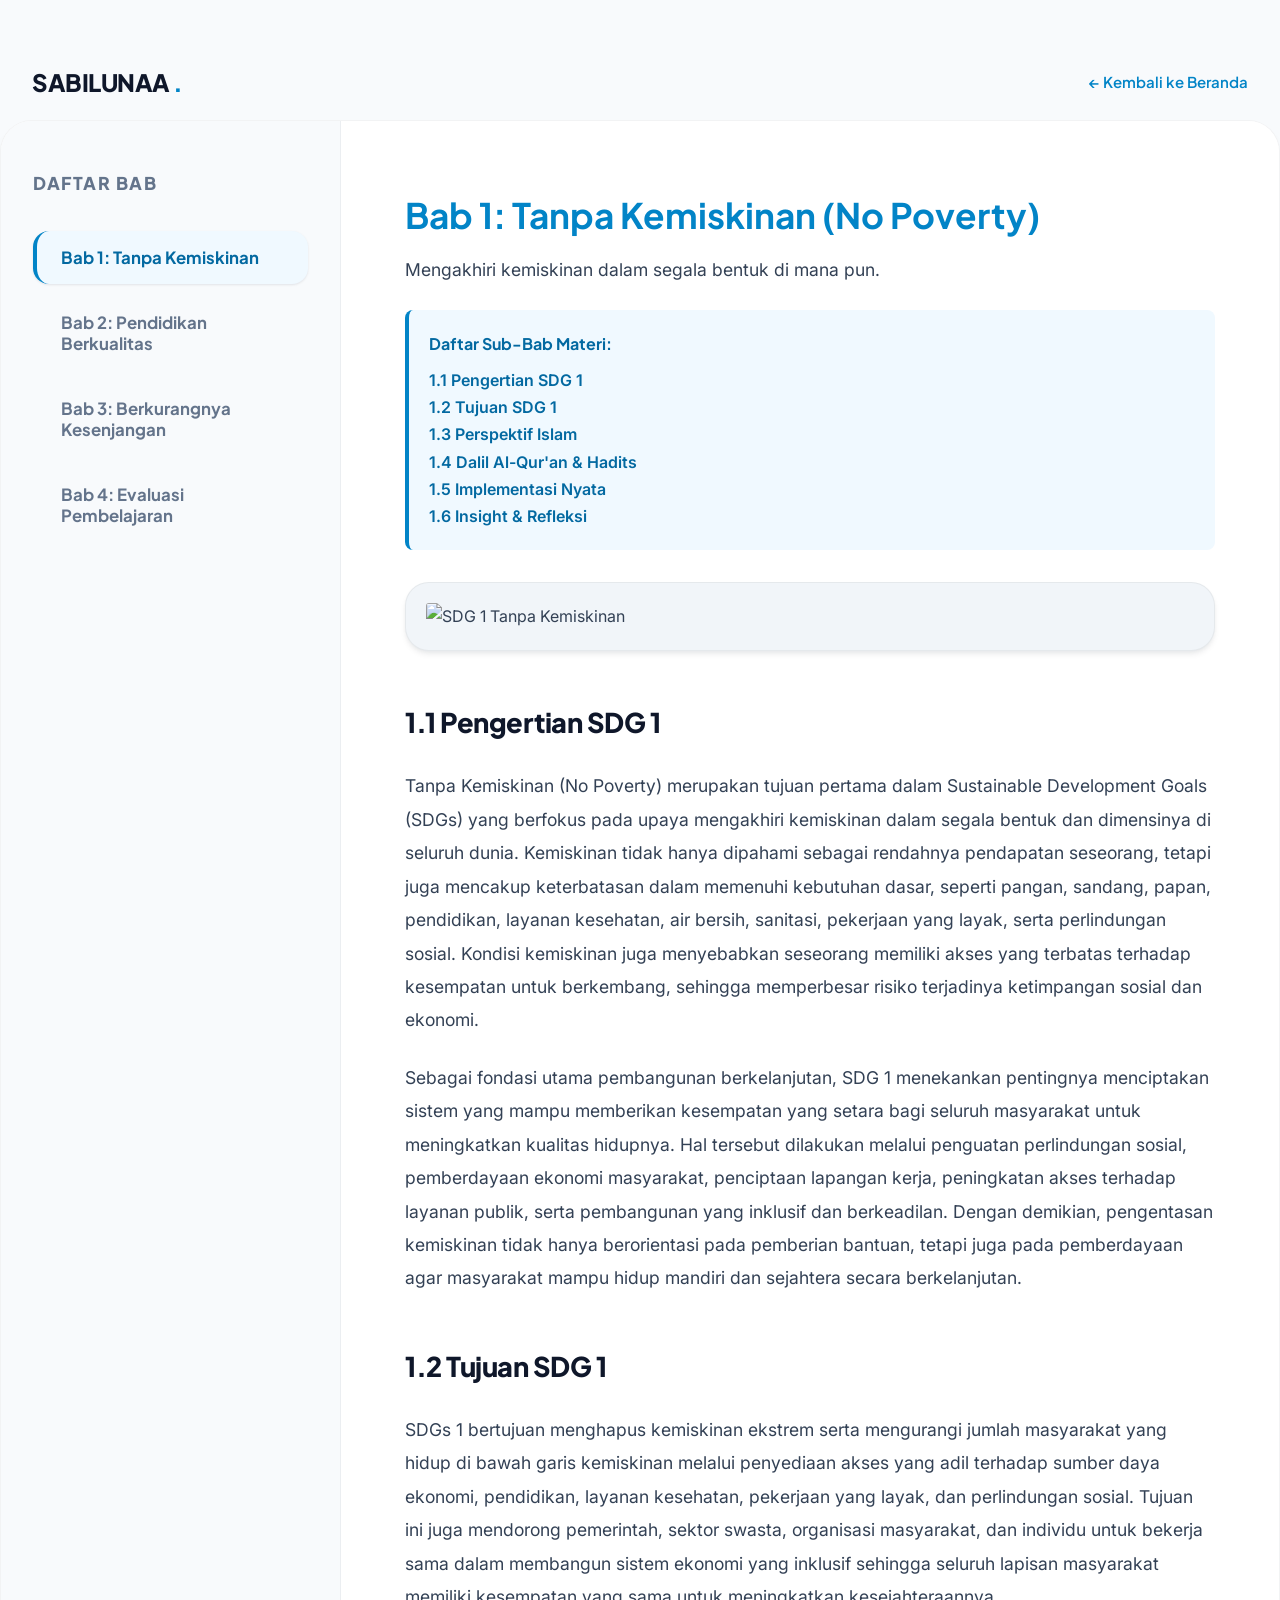
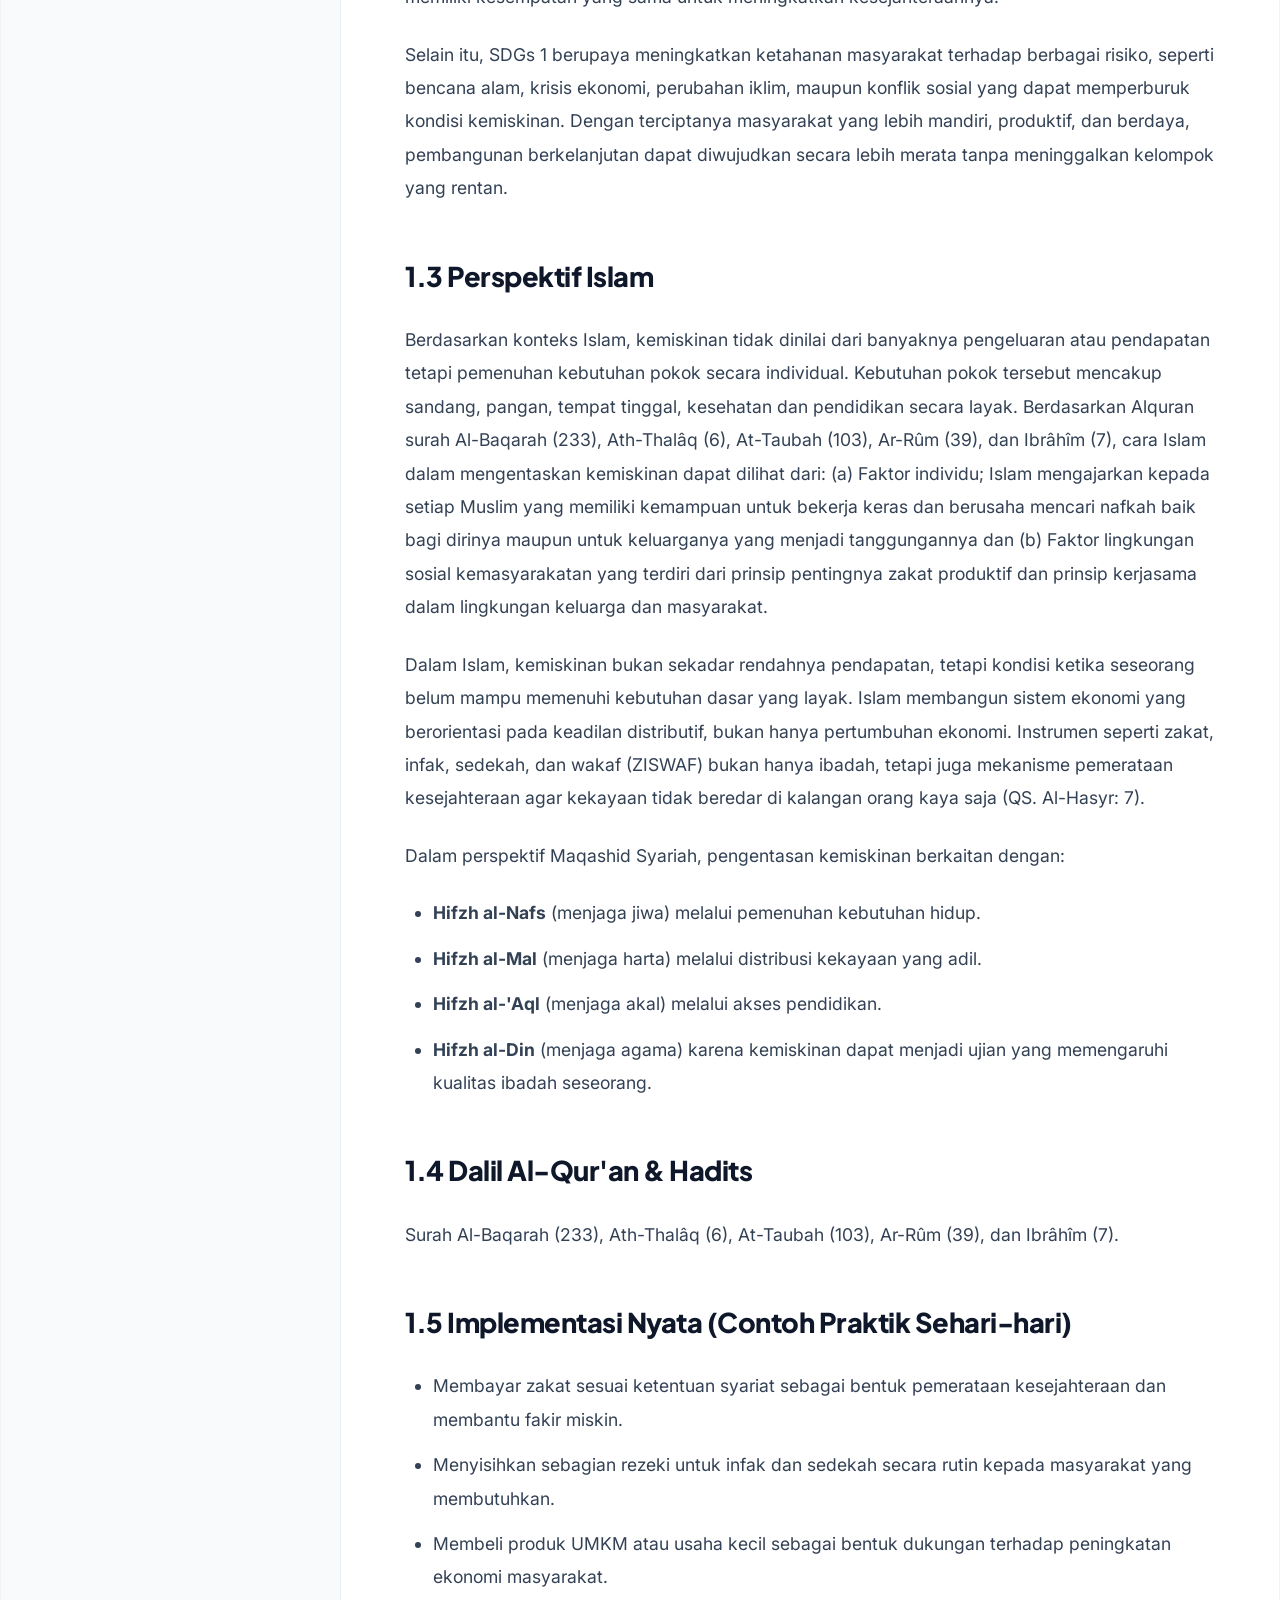
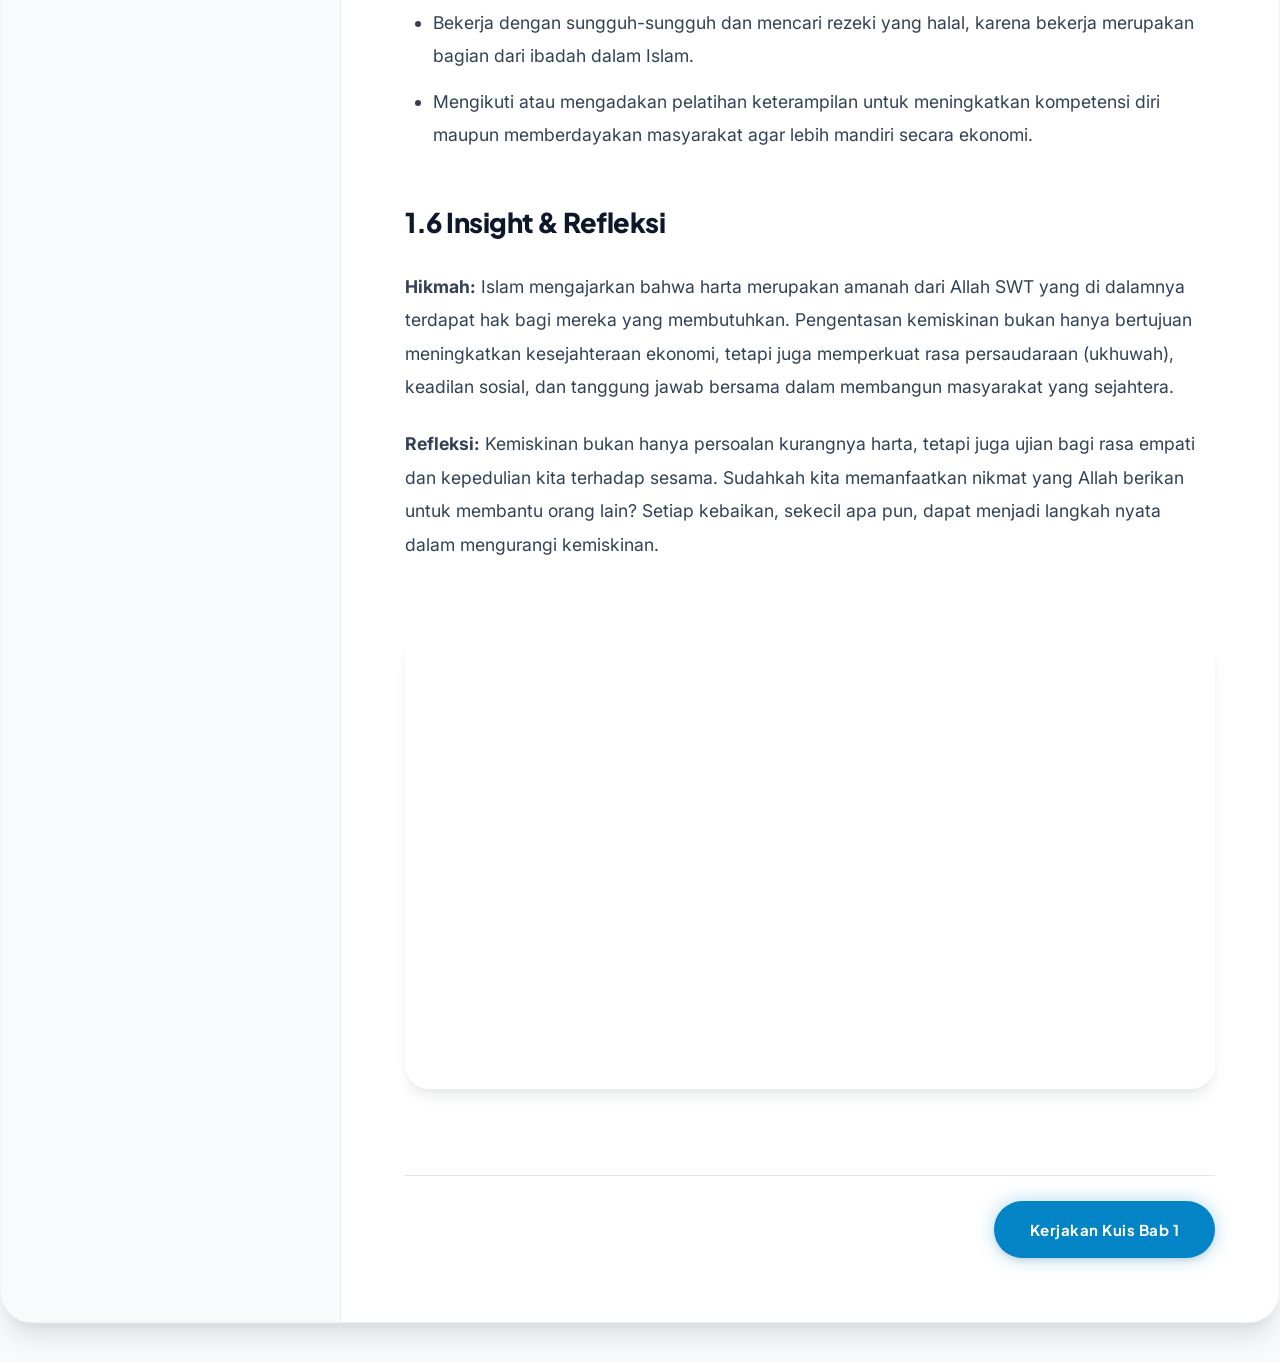
==== belajar.html @ ad9129e8 "Add files via upload" ====
<!DOCTYPE html>
<html lang="id">
<head>
    <meta charset="UTF-8">
    <meta name="viewport" content="width=device-width, initial-scale=1.0">
    <title>Ruang Belajar SABILUNAA</title>
    
    <!-- Import Google Fonts Profesional -->
    <link rel="preconnect" href="https://fonts.googleapis.com">
    <link rel="preconnect" href="https://fonts.gstatic.com" crossorigin>
    <link href="https://fonts.googleapis.com/css2?family=Inter:wght@400;500;600;700&family=Plus+Jakarta+Sans:wght@500;600;700;800&display=swap" rel="stylesheet">
    
    <!-- CSS digabung dengan file utama -->
    <link rel="stylesheet" href="style.css">
</head>
<body style="background-color: var(--bg-main);">

    <!-- Navbar -->
    <nav class="navbar" id="navbar">
        <div class="nav-container">
            <a href="index.html" class="logo">SABILUNAA <span class="dot">.</span></a>
            <ul class="nav-links" style="display: flex;">
                <li><a href="index.html" style="color: var(--primary);">← Kembali ke Beranda</a></li>
            </ul>
        </div>
    </nav>

    <!-- Container LMS (Margin atas ditambahkan agar tidak tertutup navbar) -->
    <div class="lms-container" style="margin-top: 120px;">
        
        <!-- Sidebar Menu Bab -->
        <aside class="lms-sidebar">
            <h3>Daftar Bab</h3>
            <ul class="lms-menu">
                <li><button class="active" onclick="bukaBab('bab1')">Bab 1: Tanpa Kemiskinan</button></li>
                <li><button onclick="bukaBab('bab2')">Bab 2: Pendidikan Berkualitas</button></li>
                <li><button onclick="bukaBab('bab3')">Bab 3: Berkurangnya Kesenjangan</button></li>
                <li><button onclick="bukaBab('bab4')">Bab 4: Evaluasi Pembelajaran</button></li>
            </ul>
        </aside>

        <!-- Area Konten Utama -->
        <main class="lms-content">
            
            <!-- ================= BAB 1 ================= -->
            <div id="bab1" class="tab-content active">
                <h2 style="color: var(--primary); font-size: 2.2rem; margin-bottom: 10px;">Bab 1: Tanpa Kemiskinan (No Poverty)</h2>
                <p style="font-size: 1.1rem; color: var(--text-secondary);">Mengakhiri kemiskinan dalam segala bentuk di mana pun.</p>
                
                <!-- Kotak Daftar Sub-Bab -->
                <div style="background-color: var(--primary-light); padding: 20px; border-radius: var(--radius-sm); margin-top: 25px; border-left: 4px solid var(--primary);">
                    <h4 style="color: var(--primary-dark); margin-bottom: 10px;">Daftar Sub-Bab Materi:</h4>
                    <ul style="list-style-type: none; padding-left: 0; margin-bottom: 0;">
                        <li><a href="#sub1-1" style="color: var(--primary-dark); font-weight: 600;">1.1 Pengertian SDG 1</a></li>
                        <li><a href="#sub1-2" style="color: var(--primary-dark); font-weight: 600;">1.2 Tujuan SDG 1</a></li>
                        <li><a href="#sub1-3" style="color: var(--primary-dark); font-weight: 600;">1.3 Perspektif Islam</a></li>
                        <li><a href="#sub1-4" style="color: var(--primary-dark); font-weight: 600;">1.4 Dalil Al-Qur'an & Hadits</a></li>
                        <li><a href="#sub1-5" style="color: var(--primary-dark); font-weight: 600;">1.5 Implementasi Nyata</a></li>
                        <li><a href="#sub1-6" style="color: var(--primary-dark); font-weight: 600;">1.6 Insight & Refleksi</a></li>
                    </ul>
                </div>

                <!-- Gambar Poster SDG 1 -->
                <img src="https://i.ibb.co.com/p66vnRsb/Whats-App-Image-2026-07-31-at-20-19-43.jpg" alt="SDG 1 Tanpa Kemiskinan" class="materi-img" style="object-fit: contain; background-color: #f1f5f9; padding: 20px;">
                
                <div class="materi-teks">
                    <h3 id="sub1-1">1.1 Pengertian SDG 1</h3>
                    <p>Tanpa Kemiskinan (No Poverty) merupakan tujuan pertama dalam Sustainable Development Goals (SDGs) yang berfokus pada upaya mengakhiri kemiskinan dalam segala bentuk dan dimensinya di seluruh dunia. Kemiskinan tidak hanya dipahami sebagai rendahnya pendapatan seseorang, tetapi juga mencakup keterbatasan dalam memenuhi kebutuhan dasar, seperti pangan, sandang, papan, pendidikan, layanan kesehatan, air bersih, sanitasi, pekerjaan yang layak, serta perlindungan sosial. Kondisi kemiskinan juga menyebabkan seseorang memiliki akses yang terbatas terhadap kesempatan untuk berkembang, sehingga memperbesar risiko terjadinya ketimpangan sosial dan ekonomi.</p>
                    <p>Sebagai fondasi utama pembangunan berkelanjutan, SDG 1 menekankan pentingnya menciptakan sistem yang mampu memberikan kesempatan yang setara bagi seluruh masyarakat untuk meningkatkan kualitas hidupnya. Hal tersebut dilakukan melalui penguatan perlindungan sosial, pemberdayaan ekonomi masyarakat, penciptaan lapangan kerja, peningkatan akses terhadap layanan publik, serta pembangunan yang inklusif dan berkeadilan. Dengan demikian, pengentasan kemiskinan tidak hanya berorientasi pada pemberian bantuan, tetapi juga pada pemberdayaan agar masyarakat mampu hidup mandiri dan sejahtera secara berkelanjutan.</p>
                    
                    <h3 id="sub1-2">1.2 Tujuan SDG 1</h3>
                    <p>SDGs 1 bertujuan menghapus kemiskinan ekstrem serta mengurangi jumlah masyarakat yang hidup di bawah garis kemiskinan melalui penyediaan akses yang adil terhadap sumber daya ekonomi, pendidikan, layanan kesehatan, pekerjaan yang layak, dan perlindungan sosial. Tujuan ini juga mendorong pemerintah, sektor swasta, organisasi masyarakat, dan individu untuk bekerja sama dalam membangun sistem ekonomi yang inklusif sehingga seluruh lapisan masyarakat memiliki kesempatan yang sama untuk meningkatkan kesejahteraannya.</p>
                    <p>Selain itu, SDGs 1 berupaya meningkatkan ketahanan masyarakat terhadap berbagai risiko, seperti bencana alam, krisis ekonomi, perubahan iklim, maupun konflik sosial yang dapat memperburuk kondisi kemiskinan. Dengan terciptanya masyarakat yang lebih mandiri, produktif, dan berdaya, pembangunan berkelanjutan dapat diwujudkan secara lebih merata tanpa meninggalkan kelompok yang rentan.</p>
                    
                    <h3 id="sub1-3">1.3 Perspektif Islam</h3>
                    <p>Berdasarkan konteks Islam, kemiskinan tidak dinilai dari banyaknya pengeluaran atau pendapatan tetapi pemenuhan kebutuhan pokok secara individual. Kebutuhan pokok tersebut mencakup sandang, pangan, tempat tinggal, kesehatan dan pendidikan secara layak. Berdasarkan Alquran surah Al-Baqarah (233), Ath-Thalâq (6), At-Taubah (103), Ar-Rûm (39), dan Ibrâhîm (7), cara Islam dalam mengentaskan kemiskinan dapat dilihat dari: (a) Faktor individu; Islam mengajarkan kepada setiap Muslim yang memiliki kemampuan untuk bekerja keras dan berusaha mencari nafkah baik bagi dirinya maupun untuk keluarganya yang menjadi tanggungannya dan (b) Faktor lingkungan sosial kemasyarakatan yang terdiri dari prinsip pentingnya zakat produktif dan prinsip kerjasama dalam lingkungan keluarga dan masyarakat.</p>
                    <p>Dalam Islam, kemiskinan bukan sekadar rendahnya pendapatan, tetapi kondisi ketika seseorang belum mampu memenuhi kebutuhan dasar yang layak. Islam membangun sistem ekonomi yang berorientasi pada keadilan distributif, bukan hanya pertumbuhan ekonomi. Instrumen seperti zakat, infak, sedekah, dan wakaf (ZISWAF) bukan hanya ibadah, tetapi juga mekanisme pemerataan kesejahteraan agar kekayaan tidak beredar di kalangan orang kaya saja (QS. Al-Hasyr: 7).</p>
                    <p>Dalam perspektif Maqashid Syariah, pengentasan kemiskinan berkaitan dengan:</p>
                    <ul>
                        <li><strong>Hifzh al-Nafs</strong> (menjaga jiwa) melalui pemenuhan kebutuhan hidup.</li>
                        <li><strong>Hifzh al-Mal</strong> (menjaga harta) melalui distribusi kekayaan yang adil.</li>
                        <li><strong>Hifzh al-'Aql</strong> (menjaga akal) melalui akses pendidikan.</li>
                        <li><strong>Hifzh al-Din</strong> (menjaga agama) karena kemiskinan dapat menjadi ujian yang memengaruhi kualitas ibadah seseorang.</li>
                    </ul>
                    
                    <h3 id="sub1-4">1.4 Dalil Al-Qur'an & Hadits</h3>
                    <p>Surah Al-Baqarah (233), Ath-Thalâq (6), At-Taubah (103), Ar-Rûm (39), dan Ibrâhîm (7).</p>
                    
                    <h3 id="sub1-5">1.5 Implementasi Nyata (Contoh Praktik Sehari-hari)</h3>
                    <ul>
                        <li>Membayar zakat sesuai ketentuan syariat sebagai bentuk pemerataan kesejahteraan dan membantu fakir miskin.</li>
                        <li>Menyisihkan sebagian rezeki untuk infak dan sedekah secara rutin kepada masyarakat yang membutuhkan.</li>
                        <li>Membeli produk UMKM atau usaha kecil sebagai bentuk dukungan terhadap peningkatan ekonomi masyarakat.</li>
                        <li>Bekerja dengan sungguh-sungguh dan mencari rezeki yang halal, karena bekerja merupakan bagian dari ibadah dalam Islam.</li>
                        <li>Mengikuti atau mengadakan pelatihan keterampilan untuk meningkatkan kompetensi diri maupun memberdayakan masyarakat agar lebih mandiri secara ekonomi.</li>
                    </ul>

                    <h3 id="sub1-6">1.6 Insight & Refleksi</h3>
                    <p><strong>Hikmah:</strong> Islam mengajarkan bahwa harta merupakan amanah dari Allah SWT yang di dalamnya terdapat hak bagi mereka yang membutuhkan. Pengentasan kemiskinan bukan hanya bertujuan meningkatkan kesejahteraan ekonomi, tetapi juga memperkuat rasa persaudaraan (ukhuwah), keadilan sosial, dan tanggung jawab bersama dalam membangun masyarakat yang sejahtera.</p>
                    <p><strong>Refleksi:</strong> Kemiskinan bukan hanya persoalan kurangnya harta, tetapi juga ujian bagi rasa empati dan kepedulian kita terhadap sesama. Sudahkah kita memanfaatkan nikmat yang Allah berikan untuk membantu orang lain? Setiap kebaikan, sekecil apa pun, dapat menjadi langkah nyata dalam mengurangi kemiskinan.</p>
                </div>

                <!-- Video YouTube Bab 1 -->
                <iframe class="materi-video" src="https://www.youtube.com/embed/INgXVNFWmH0" title="Video Materi Bab 1" allowfullscreen></iframe>
                
                <div style="margin-top: 30px; text-align: right; border-top: 1px solid rgba(0,0,0,0.1); padding-top: 25px;">
                    <a href="https://forms.gle/oKsBVARUxe2HvimPA" target="_blank" class="btn btn-primary">Kerjakan Kuis Bab 1</a>
                </div>
            </div>

            <!-- ================= BAB 2 ================= -->
            <div id="bab2" class="tab-content">
                <h2 style="color: #C5192D; font-size: 2.2rem; margin-bottom: 10px;">Bab 2: Pendidikan Berkualitas (Quality Education)</h2>
                
                <!-- Kotak Daftar Sub-Bab -->
                <div style="background-color: #fae6e8; padding: 20px; border-radius: var(--radius-sm); margin-top: 25px; border-left: 4px solid #C5192D;">
                    <h4 style="color: #C5192D; margin-bottom: 10px;">Daftar Sub-Bab Materi:</h4>
                    <ul style="list-style-type: none; padding-left: 0; margin-bottom: 0;">
                        <li><a href="#sub2-1" style="color: #a81525; font-weight: 600;">2.1 Pengertian SDG 4</a></li>
                        <li><a href="#sub2-2" style="color: #a81525; font-weight: 600;">2.2 Tujuan SDG 4</a></li>
                        <li><a href="#sub2-3" style="color: #a81525; font-weight: 600;">2.3 Perspektif Islam</a></li>
                        <li><a href="#sub2-4" style="color: #a81525; font-weight: 600;">2.4 Dalil Al-Qur'an & Hadits</a></li>
                        <li><a href="#sub2-5" style="color: #a81525; font-weight: 600;">2.5 Implementasi Nyata</a></li>
                        <li><a href="#sub2-6" style="color: #a81525; font-weight: 600;">2.6 Insight & Refleksi</a></li>
                    </ul>
                </div>

                <!-- Gambar Poster SDG 4 -->
                <img src="https://i.ibb.co.com/99DpQpZP/Whats-App-Image-2026-07-31-at-20-20-06.jpg" alt="SDG 4 Pendidikan Berkualitas" class="materi-img" style="object-fit: contain; background-color: #f1f5f9; padding: 20px;">
                
                <div class="materi-teks">
                    <h3 id="sub2-1">2.1 Pengertian SDG 4</h3>
                    <p>Pendidikan Berkualitas (Quality Education) merupakan tujuan keempat dalam Sustainable Development Goals (SDGs) yang bertujuan menjamin terselenggaranya pendidikan yang inklusif, adil, berkualitas, dan dapat diakses oleh seluruh masyarakat tanpa diskriminasi. Pendidikan dipandang sebagai hak dasar setiap manusia sekaligus investasi jangka panjang dalam pembangunan suatu bangsa.</p>

                    <h3 id="sub2-2">2.2 Tujuan SDG 4</h3>
                    <p>SDG 4 bertujuan memastikan seluruh masyarakat memperoleh kesempatan belajar yang setara sejak pendidikan anak usia dini hingga pendidikan tinggi, tanpa memandang latar belakang ekonomi, gender, kondisi fisik, maupun wilayah tempat tinggal. Lebih jauh lagi, SDG 4 bertujuan membentuk generasi yang memiliki pengetahuan, keterampilan, karakter, serta kepedulian terhadap isu-isu global.</p>

                    <h3 id="sub2-3">2.3 Perspektif Islam</h3>
                    <p>Dalam perspektif Islam, menuntut ilmu merupakan kewajiban bagi setiap Muslim karena ilmu menjadi fondasi dalam membangun peradaban dan meningkatkan kualitas kehidupan. Islam memandang pendidikan sebagai sarana untuk membentuk manusia yang beriman, berilmu, berakhlak mulia, dan mampu memberikan manfaat bagi masyarakat.</p>
                    <p>Konsep pendidikan Islam mencakup tiga dimensi utama:</p>
                    <ul>
                        <li><strong>Tarbiyah</strong>, yaitu proses pembinaan dan pengembangan potensi manusia secara bertahap.</li>
                        <li><strong>Ta'lim</strong>, yaitu proses transfer ilmu pengetahuan.</li>
                        <li><strong>Ta'dib</strong>, yaitu pembentukan adab, karakter, dan moral.</li>
                    </ul>

                    <h3 id="sub2-4">2.4 Dalil Al-Qur'an & Hadits</h3>
                    <p>QS. Al-'Alaq: 1–5 → Perintah membaca dan menuntut ilmu. QS. Al-Mujadilah: 11 → Allah mengangkat derajat orang-orang yang berilmu. Rasulullah ﷺ bersabda: "Menuntut ilmu adalah kewajiban bagi setiap Muslim." (HR. Ibnu Majah No. 224)</p>

                    <h3 id="sub2-5">2.5 Implementasi Nyata</h3>
                    <ul>
                        <li>Belajar dengan sungguh-sungguh sebagai bentuk ibadah kepada Allah SWT.</li>
                        <li>Membiasakan membaca buku, Al-Qur'an, maupun sumber pengetahuan lainnya setiap hari.</li>
                        <li>Memanfaatkan teknologi digital dan kecerdasan buatan (AI) secara bijak sebagai media pembelajaran.</li>
                        <li>Berbagi ilmu kepada teman, keluarga, atau masyarakat sebagai bentuk amal jariyah.</li>
                        <li>Mendukung pendidikan bagi anak-anak kurang mampu melalui donasi buku, beasiswa, atau kegiatan mengajar.</li>
                    </ul>

                    <h3 id="sub2-6">2.6 Insight & Refleksi</h3>
                    <p><strong>Hikmah:</strong> Pendidikan tidak hanya bertujuan memperoleh pengetahuan, tetapi juga membentuk akhlak, memperkuat keimanan, serta melahirkan individu yang mampu memberikan manfaat bagi sesama.</p>
                    <p><strong>Refleksi:</strong> Menuntut ilmu adalah perjalanan yang tidak mengenal batas usia. Ilmu yang kita peroleh hendaknya tidak hanya menjadi bekal untuk meraih kesuksesan pribadi, tetapi juga menjadi sarana untuk memberikan manfaat bagi orang lain.</p>
                </div>

                <!-- Video YouTube Bab 2 -->
                <iframe class="materi-video" src="https://www.youtube.com/embed/fCuFFKLJWSI" title="Video Materi Bab 2" allowfullscreen></iframe>
                
                <div style="margin-top: 30px; text-align: right; border-top: 1px solid rgba(0,0,0,0.1); padding-top: 25px;">
                    <a href="https://forms.gle/aXKZkWKhznP94i9XA" target="_blank" class="btn btn-primary">Kerjakan Kuis Bab 2</a>
                </div>
            </div>

            <!-- ================= BAB 3 ================= -->
            <div id="bab3" class="tab-content">
                <h2 style="color: #DD1367; font-size: 2.2rem; margin-bottom: 10px;">Bab 3: Berkurangnya Kesenjangan (Reduced Inequalities)</h2>
                
                <!-- Kotak Daftar Sub-Bab -->
                <div style="background-color: #fce7f0; padding: 20px; border-radius: var(--radius-sm); margin-top: 25px; border-left: 4px solid #DD1367;">
                    <h4 style="color: #DD1367; margin-bottom: 10px;">Daftar Sub-Bab Materi:</h4>
                    <ul style="list-style-type: none; padding-left: 0; margin-bottom: 0;">
                        <li><a href="#sub3-1" style="color: #b50f54; font-weight: 600;">3.1 Pengertian SDG 10</a></li>
                        <li><a href="#sub3-2" style="color: #b50f54; font-weight: 600;">3.2 Tujuan SDG 10</a></li>
                        <li><a href="#sub3-3" style="color: #b50f54; font-weight: 600;">3.3 Perspektif Islam</a></li>
                        <li><a href="#sub3-4" style="color: #b50f54; font-weight: 600;">3.4 Dalil Al-Qur'an & Hadits</a></li>
                        <li><a href="#sub3-5" style="color: #b50f54; font-weight: 600;">3.5 Implementasi Nyata</a></li>
                        <li><a href="#sub3-6" style="color: #b50f54; font-weight: 600;">3.6 Insight & Refleksi</a></li>
                    </ul>
                </div>

                <!-- Gambar Poster SDG 10 -->
                <img src="https://i.ibb.co.com/x8MtFFrB/Whats-App-Image-2026-07-31-at-20-20-20.jpg" alt="SDG 10 Berkurangnya Kesenjangan" class="materi-img" style="object-fit: contain; background-color: #f1f5f9; padding: 20px;">
                
                <div class="materi-teks">
                    <h3 id="sub3-1">3.1 Pengertian SDG 10</h3>
                    <p>Berkurangnya Kesenjangan (Reduced Inequalities) merupakan tujuan kesepuluh dalam Sustainable Development Goals (SDGs) yang bertujuan mengurangi berbagai bentuk ketimpangan yang terjadi di dalam maupun antarnegara. Kesenjangan tidak hanya berkaitan dengan perbedaan tingkat pendapatan, tetapi juga mencakup ketimpangan dalam memperoleh pendidikan, layanan kesehatan, pekerjaan, teknologi, perlindungan hukum, partisipasi politik, serta akses terhadap berbagai peluang pembangunan.</p>

                    <h3 id="sub3-2">3.2 Tujuan SDG 10</h3>
                    <p>SDGs 10 bertujuan mengurangi kesenjangan sosial, ekonomi, dan kesempatan melalui kebijakan yang inklusif, adil, dan berpihak kepada kelompok rentan. Tujuan ini juga mendorong pemerataan akses dan menghapus segala bentuk diskriminasi berdasarkan status sosial, gender, agama, suku, ras, kondisi ekonomi, maupun disabilitas.</p>

                    <h3 id="sub3-3">3.3 Perspektif Islam</h3>
                    <p>Dalam perspektif Islam, seluruh manusia memiliki kedudukan yang sama di hadapan Allah SWT. Perbedaan suku, bangsa, warna kulit, maupun status sosial bukanlah alasan untuk saling merendahkan, melainkan sebagai sarana untuk saling mengenal dan bekerja sama dalam kebaikan. Islam mengajarkan prinsip keadilan (al-'adl), persamaan hak, dan persaudaraan (ukhuwah) sebagai landasan dalam kehidupan bermasyarakat.</p>
                    <p>Dalam perspektif Maqashid Syariah, SDG 10 berkaitan erat dengan:</p>
                    <ul>
                        <li><strong>Hifzh al-Mal</strong> (menjaga harta) melalui distribusi ekonomi yang adil.</li>
                        <li><strong>Hifzh al-Nafs</strong> (menjaga jiwa) melalui pemenuhan hak hidup yang layak.</li>
                        <li><strong>Hifzh al-'Ird</strong> (menjaga martabat manusia) dengan menghapus diskriminasi dan memastikan setiap orang diperlakukan secara bermartabat.</li>
                    </ul>

                    <h3 id="sub3-4">3.4 Dalil Al-Qur'an & Hadits</h3>
                    <p>QS. Al-Hujurat: 13 → Allah menciptakan manusia bersuku-suku dan berbangsa-bangsa agar saling mengenal; yang paling mulia adalah yang paling bertakwa. QS. An-Nahl: 90 → Allah memerintahkan berlaku adil dan berbuat kebajikan.</p>
                    
                    <h3 id="sub3-5">3.5 Implementasi Nyata</h3>
                    <ul>
                        <li>Menghormati setiap orang tanpa membedakan suku, agama, ras, gender, maupun status sosial.</li>
                        <li>Tidak melakukan perundungan (bullying) atau diskriminasi dalam bentuk apapun.</li>
                        <li>Bersikap adil kepada teman, keluarga, maupun rekan kerja.</li>
                        <li>Membantu masyarakat yang kurang mampu melalui zakat, infak, sedekah, atau kegiatan sosial.</li>
                        <li>Menghargai penyandang disabilitas serta mendukung terciptanya lingkungan yang inklusif.</li>
                    </ul>

                    <h3 id="sub3-6">3.6 Insight & Refleksi</h3>
                    <p><strong>Hikmah:</strong> Kemuliaan seseorang tidak ditentukan oleh kekayaan, jabatan, maupun keturunan, melainkan oleh ketakwaan dan amal salehnya. Dengan menjunjung tinggi nilai keadilan dan kepedulian sosial, kesenjangan dalam masyarakat dapat dikurangi.</p>
                    <p><strong>Refleksi:</strong> Perbedaan merupakan sunnatullah yang seharusnya menjadi kekuatan untuk saling melengkapi, bukan alasan untuk saling merendahkan. Sudahkah kita memperlakukan setiap orang dengan adil dan penuh rasa hormat?</p>
                </div>
                
                <!-- Video YouTube Bab 3 -->
                <iframe class="materi-video" src="https://www.youtube.com/embed/Xl_ROJYofT0" title="Video Materi Bab 3" allowfullscreen></iframe>
                
                <div style="margin-top: 30px; text-align: right; border-top: 1px solid rgba(0,0,0,0.1); padding-top: 25px;">
                    <a href="https://forms.gle/yrQCSzpqF9R5ArrK6" target="_blank" class="btn btn-primary">Kerjakan Kuis Bab 3</a>
                </div>
            </div>

            <!-- ================= BAB 4 (Evaluasi) ================= -->
            <div id="bab4" class="tab-content">
                <h2 style="color: var(--text-primary); font-size: 2.2rem; margin-bottom: 20px;">Bab 4: Evaluasi Pembelajaran</h2>
                <div class="materi-teks">
                    <p><strong>Ringkasan materi:</strong> Membahas masa Khulafaur Rasyidin yang terdiri dari Abu Bakar, Umar, Utsman, dan Ali. Pada masa ini terjadi penguatan pemerintahan Islam, perluasan wilayah, pengumpulan Al-Qur’an, serta berbagai kebijakan penting. Kepemimpinan mereka menjadi teladan dalam keadilan, musyawarah, dan tanggung jawab.</p>
                    
                    <img src="https://i.ibb.co.com/DPw7v7Lq/unnamed-3.png" alt="Materi Bab 4" class="materi-img" style="object-fit: contain; background-color: #f1f5f9; padding: 20px;">

                    <h3>4.1 Game Edukasi</h3>
                    <p>Silakan coba mini-game interaktif dari materi yang telah dipelajari.</p>
                    <a href="https://youtu.be/3WNUMLwLZlc" target="_blank" class="btn btn-secondary">Tonton Video Pembahasan (Bab 4)</a>

                    <h3 style="margin-top: 40px;">4.2 Challenge Harian</h3>
                    <p>Lakukan aksi nyata sesuai SDGs yang telah dipelajari hari ini dan dokumentasikan di grup kelas.</p>

                    <div style="background-color: var(--primary-light); padding: 40px; border-radius: var(--radius-md); margin-top: 40px; text-align: center; border: 1px solid var(--border-light);">
                        <h3 style="margin-top: 0;">4.3 Quiz Akhir Pembelajaran</h3>
                        <p style="margin-bottom: 30px; font-size: 1.1rem;">Uji pemahaman Anda terhadap seluruh materi SDGs dalam Perspektif Islam yang telah dipelajari.</p>
                        <a href="https://forms.gle/zmtqH5Y3CEjTZGUT6" target="_blank" class="btn btn-primary" style="font-size: 1.1rem; padding: 15px 40px;">Masuk Ujian Akhir</a>
                    </div>
                </div>
            </div>

        </main>
    </div>

    <!-- Script khusus untuk LMS -->
    <script src="script.js"></script>
</body>
</html>
---- style.css ----
/* =========================================
   1. VARIABEL CSS (PREMIUM UI/UX DESIGN)
   ========================================= */
   :root {
    /* Tipografi Standar Industri */
    --font-heading: 'Plus Jakarta Sans', system-ui, -apple-system, sans-serif;
    --font-body: 'Inter', system-ui, -apple-system, sans-serif;

    /* Warna Utama (Professional Slate & Blue) */
    --primary: #0284c7;       /* Modern Blue */
    --primary-dark: #0369a1;
    --primary-light: #f0f9ff;
    --secondary: #10b981;     /* Emerald Green */
    
    /* Warna SDGs (Disesuaikan agar lebih elegan) */
    --sdg-1: #e11d48;         /* Rose Red */
    --sdg-4: #be123c;         /* Crimson */
    --sdg-10: #db2777;        /* Pink */
    
    /* Warna Background & Surface */
    --bg-main: #f8fafc;       /* Sangat soft abu-abu kebiruan (Slate 50) */
    --bg-card: #ffffff;       
    --bg-dark: #0f172a;       /* Deep Slate (Bukan hitam pekat) */
    --bg-dark-secondary: #1e293b;
    
    /* Warna Teks (High Readability) */
    --text-heading: #0f172a;  /* Gelap tegas untuk Judul */
    --text-body: #334155;     /* Abu-abu tua untuk Paragraf agar mata tidak lelah */
    --text-muted: #64748b;    
    --text-on-dark: #f8fafc;
    --text-on-dark-muted: #94a3b8;
    
    /* Premium Layered Shadows (Efek 3D Lembut) */
    --shadow-sm: 0 1px 3px rgba(15, 23, 42, 0.06), 0 1px 2px rgba(15, 23, 42, 0.04);
    --shadow-md: 0 4px 6px -1px rgba(15, 23, 42, 0.08), 0 2px 4px -1px rgba(15, 23, 42, 0.04);
    --shadow-lg: 0 10px 15px -3px rgba(15, 23, 42, 0.08), 0 4px 6px -2px rgba(15, 23, 42, 0.04);
    --shadow-xl: 0 20px 25px -5px rgba(15, 23, 42, 0.1), 0 10px 10px -5px rgba(15, 23, 42, 0.04);
    --shadow-glow: 0 0 20px rgba(2, 132, 199, 0.3); /* Glow untuk tombol */
    
    /* Transisi Premium (Fluid & Bouncy) */
    --transition-smooth: all 0.3s cubic-bezier(0.4, 0, 0.2, 1);
    --transition-bounce: all 0.5s cubic-bezier(0.34, 1.56, 0.64, 1);
    
    /* Border Radius (Pill & Rounded Modern) */
    --radius-sm: 8px;
    --radius-md: 16px;
    --radius-lg: 24px;
    --radius-xl: 32px;
    --radius-full: 9999px;
}

/* =========================================
   2. RESET & GLOBAL STYLES
   ========================================= */
* {
    margin: 0;
    padding: 0;
    box-sizing: border-box;
    scroll-behavior: smooth;
}

body {
    background-color: var(--bg-main);
    color: var(--text-body);
    font-family: var(--font-body);
    font-size: 16px;
    line-height: 1.7;
    overflow-x: hidden;
    -webkit-font-smoothing: antialiased; /* Membuat font terlihat lebih tajam di Mac/Windows */
    -moz-osx-font-smoothing: grayscale;
}

/* Warna Block Teks saat di-block oleh kursor */
::selection {
    background-color: var(--primary-light);
    color: var(--primary-dark);
}

h1, h2, h3, h4, h5, h6, .logo, .btn, .nav-links a {
    font-family: var(--font-heading);
    color: var(--text-heading);
}

a { text-decoration: none; color: inherit; }
img { max-width: 100%; height: auto; display: block; }

/* =========================================
   3. TOPBAR MARQUEE (Eksklusif)
   ========================================= */
.marquee-container {
    background: var(--bg-dark);
    color: #fff;
    padding: 10px 0;
    overflow: hidden;
    white-space: nowrap;
    display: flex;
    font-size: 13px;
    letter-spacing: 0.5px;
    font-weight: 500;
}
.marquee-text { display: flex; animation: marquee 40s linear infinite; }
.marquee-text span { padding-right: 50px; }
@keyframes marquee { 0% { transform: translateX(0); } 100% { transform: translateX(-50%); } }

/* =========================================
   4. NAVBAR (Glassmorphism Canggih)
   ========================================= */
.navbar {
    position: fixed;
    top: 38px; /* Di bawah marquee */
    width: 100%;
    background-color: transparent;
    transition: var(--transition-smooth);
    z-index: 1000;
}
.navbar.scrolled {
    top: 0;
    background-color: rgba(255, 255, 255, 0.85);
    backdrop-filter: blur(20px) saturate(180%);
    -webkit-backdrop-filter: blur(20px) saturate(180%);
    box-shadow: var(--shadow-sm);
    border-bottom: 1px solid rgba(15, 23, 42, 0.05);
}
.nav-container {
    max-width: 1280px;
    margin: 0 auto;
    padding: 24px 32px;
    display: flex;
    justify-content: space-between;
    align-items: center;
    transition: var(--transition-smooth);
}
.navbar.scrolled .nav-container { padding: 16px 32px; }

.logo { 
    font-size: 24px; 
    font-weight: 800; 
    letter-spacing: -0.5px;
}
.logo .dot { color: var(--primary); }

.nav-links { display: flex; gap: 32px; list-style: none; }
.nav-links a { 
    font-weight: 600; 
    font-size: 15px; 
    color: var(--text-muted); 
    transition: var(--transition-smooth); 
    position: relative;
    padding: 5px 0;
}
.nav-links a:hover { color: var(--primary); }
.nav-links a::after { 
    content: ''; position: absolute; width: 0; height: 3px; 
    bottom: -2px; left: 0; background-color: var(--primary); 
    border-radius: 4px; transition: var(--transition-bounce); 
}
.nav-links a:hover::after { width: 100%; }

/* Hamburger Menu */
.hamburger { display: none; background: none; border: none; cursor: pointer; flex-direction: column; gap: 6px; }
.hamburger span { width: 28px; height: 3px; background-color: var(--text-heading); border-radius: 4px; transition: var(--transition-smooth); }

/* =========================================
   5. HERO SECTION (Immersive Gradient)
   ========================================= */
.hero-section {
    position: relative;
    padding-top: 120px;
    min-height: 95vh;
    display: flex;
    flex-direction: column;
    justify-content: center;
    background: linear-gradient(135deg, #0f172a, var(--primary), var(--sdg-1), var(--sdg-10), #0f172a);
    background-size: 400% 400%;
    animation: gradientBG 20s ease infinite alternate;
}
@keyframes gradientBG { 0% { background-position: 0% 50%; } 100% { background-position: 100% 50%; } }

.hero-container {
    max-width: 1350px;
    margin: 0 auto;
    padding: 40px 32px;
    display: flex;
    align-items: center;
    justify-content: space-between;
    gap: 40px;
    z-index: 2;
}

.hero-img { flex: 1; display: flex; justify-content: center; }
.hero-img img { 
    max-width: 100%; 
    height: 480px; 
    object-fit: contain; 
    filter: drop-shadow(0 30px 40px rgba(0,0,0,0.4)); 
    animation: float 7s ease-in-out infinite; 
}
.right-img img { animation-delay: -3.5s; }

@keyframes float { 0% { transform: translateY(0); } 50% { transform: translateY(-24px); } 100% { transform: translateY(0); } }

/* Hero Text Transparan dengan Ambient Glow */
.hero-content { flex: 1.5; text-align: center; color: white; }
.hero-content h1, .hero-content h3 { color: white; }

.badge {
    display: inline-block;
    background: rgba(255, 255, 255, 0.1);
    backdrop-filter: blur(8px);
    border: 1px solid rgba(255, 255, 255, 0.2);
    padding: 8px 24px;
    border-radius: var(--radius-full);
    font-size: 13px;
    font-weight: 700;
    letter-spacing: 1.5px;
    margin-bottom: 24px;
    text-transform: uppercase;
    box-shadow: var(--shadow-md);
}

.hero-content h1 {
    font-size: 4.5rem;
    line-height: 1.1;
    margin-bottom: 16px;
    font-weight: 800;
    letter-spacing: -2px;
    text-shadow: 0 10px 40px rgba(0, 0, 0, 0.5); /* Soft ambient shadow */
}

.hero-content .tagline {
    font-size: 1.5rem;
    font-weight: 500;
    margin-bottom: 24px;
    color: rgba(255, 255, 255, 0.95);
    text-shadow: 0 4px 20px rgba(0, 0, 0, 0.4);
}

.hero-content p {
    font-size: 1.15rem;
    margin-bottom: 48px;
    color: rgba(255, 255, 255, 0.85);
    text-shadow: 0 4px 15px rgba(0, 0, 0, 0.4);
    max-width: 640px;
    margin-inline: auto;
    line-height: 1.8;
}

/* Gelombang Bawah Hero */
.hero-wave { position: absolute; bottom: -2px; left: 0; width: 100%; z-index: 1; }
.hero-wave svg { display: block; width: 100%; height: auto; }

/* =========================================
   6. TOMBOL (Professional Button UI)
   ========================================= */
.btn {
    display: inline-flex;
    align-items: center;
    justify-content: center;
    padding: 16px 36px;
    border-radius: var(--radius-full);
    font-weight: 700;
    font-size: 15px;
    cursor: pointer;
    border: none;
    transition: var(--transition-bounce);
    letter-spacing: 0.5px;
}
.btn-primary { 
    background-color: var(--primary); 
    color: white; 
    box-shadow: var(--shadow-md), var(--shadow-glow); 
}
.btn-primary:hover { 
    background-color: var(--primary-dark); 
    transform: translateY(-4px); 
    box-shadow: var(--shadow-xl), var(--shadow-glow); 
}
.btn-primary:active { transform: translateY(0) scale(0.97); }

.btn-outline { 
    background-color: rgba(255,255,255,0.05); 
    color: white; 
    border: 2px solid rgba(255,255,255,0.6); 
    backdrop-filter: blur(5px); 
    margin-left: 16px; 
}
.btn-outline:hover { 
    background-color: white; 
    color: var(--text-heading); 
    border-color: white;
    transform: translateY(-4px); 
    box-shadow: var(--shadow-lg);
}

.btn-secondary { background-color: var(--bg-dark); color: white; margin-left: 16px; }
.btn-secondary:hover { transform: translateY(-4px); box-shadow: var(--shadow-lg); background-color: var(--primary); }

/* =========================================
   7. SECTION LAYOUTS & SPACING
   ========================================= */
.section-container { padding: 140px 32px; max-width: 1280px; margin: 0 auto; }
.section-header { text-align: center; max-width: 760px; margin: 0 auto 72px auto; }

.section-subtitle { 
    display: inline-block; 
    color: var(--primary); 
    font-family: var(--font-heading); 
    font-weight: 800; 
    font-size: 14px; 
    text-transform: uppercase; 
    letter-spacing: 2px; 
    margin-bottom: 16px; 
    background: var(--primary-light);
    padding: 6px 16px;
    border-radius: var(--radius-full);
}
.section-header h2 { 
    font-size: 2.8rem; 
    margin-bottom: 24px; 
    font-weight: 800; 
    line-height: 1.2; 
    letter-spacing: -1px;
}
.section-header p { color: var(--text-muted); font-size: 1.2rem; line-height: 1.8; }

.bg-light { background-color: var(--bg-main); }
.bg-white { background-color: var(--bg-card); }
.bg-dark { 
    background-color: var(--bg-dark); 
    max-width: 95%; 
    border-radius: var(--radius-xl); 
    margin: 60px auto; 
    box-shadow: var(--shadow-xl);
}
.bg-dark h2 { color: white; }

.grid-3 { display: grid; grid-template-columns: repeat(auto-fit, minmax(340px, 1fr)); gap: 40px; }

/* =========================================
   8. CARD DESIGN (Ultra Clean & Bouncy)
   ========================================= */
.card { 
    background-color: var(--bg-card); 
    border-radius: var(--radius-lg); 
    box-shadow: var(--shadow-sm); 
    overflow: hidden; 
    transition: var(--transition-bounce); 
    border: 1px solid rgba(15, 23, 42, 0.05); 
    position: relative; 
    display: flex;
    flex-direction: column;
}
.card:hover { 
    transform: translateY(-12px); 
    box-shadow: var(--shadow-xl); 
    border-color: rgba(15, 23, 42, 0.1);
}

/* Garis Warna Akses di atas card */
.card-masalah::before { 
    content: ''; position: absolute; top: 0; left: 0; width: 100%; height: 6px; 
    background: var(--card-color, var(--primary)); 
    transition: var(--transition-smooth); 
    z-index: 2;
}
.card-masalah:hover::before { height: 10px; }

.card-masalah .img-container { 
    width: 100%; height: 260px; background-color: #f1f5f9; 
    display: flex; align-items: center; justify-content: center; padding: 24px; 
    overflow: hidden;
}
.card-masalah img { 
    width: 100%; height: 100%; object-fit: contain; 
    transition: transform 0.6s cubic-bezier(0.34, 1.56, 0.64, 1); 
}
.card-masalah:hover img { transform: scale(1.08) rotate(-2deg); }

.card-content { padding: 40px 32px; flex: 1; }
.sdg-tag { 
    display: inline-block; padding: 6px 14px; border-radius: var(--radius-sm); 
    font-size: 12px; font-weight: 800; font-family: var(--font-heading); 
    margin-bottom: 20px; letter-spacing: 0.5px;
}
.card-content h3 { font-size: 1.5rem; font-weight: 800; margin-bottom: 16px; line-height: 1.4; letter-spacing: -0.5px; }
.card-content p { color: var(--text-muted); font-size: 1.05rem; }

/* =========================================
   9. SOLUSI (VIDEO BACKGROUND UI/UX)
   ========================================= */
.solusi-video-section {
    position: relative;
    padding: 120px 24px;
    display: flex;
    align-items: center;
    justify-content: center;
    overflow: hidden;
    min-height: 70vh; /* Membuat area ini cukup luas untuk menampilkan video */
    margin: 40px 0;
}

/* Pengaturan Video Full Layar */
.bg-video {
    position: absolute;
    top: 0;
    left: 0;
    width: 100%;
    height: 100%;
    object-fit: cover; /* Memastikan video tidak gepeng */
    z-index: 0;
}

/* Efek Kaca Blur (Glassmorphism) di atas video */
.video-overlay {
    position: absolute;
    top: 0;
    left: 0;
    width: 100%;
    height: 100%;
    /* Gradasi dari biru tua gelap transparan ke biru utama */
    background: linear-gradient(135deg, rgba(15, 23, 42, 0.85) 0%, rgba(2, 132, 199, 0.65) 100%);
    backdrop-filter: blur(6px); /* Efek blur sinematik */
    z-index: 1;
}

/* Kotak Konten Teks */
.solution-wrapper {
    position: relative;
    z-index: 2;
    text-align: center;
    max-width: 900px;
    margin: 0 auto;
    padding: 60px 40px;
    border-radius: var(--radius-xl);
    
    /* Box Semi transparan tambahan untuk membingkai teks */
    background: rgba(255, 255, 255, 0.08);
    backdrop-filter: blur(12px);
    border: 1px solid rgba(255, 255, 255, 0.2);
    box-shadow: var(--shadow-xl);
}

.solution-wrapper h2 { 
    font-size: 3.2rem; 
    color: #ffffff; /* Teks diubah putih agar kontras dengan video gelap */
    margin-bottom: 24px; 
    font-weight: 800;
    text-shadow: 0 4px 20px rgba(0, 0, 0, 0.4); 
    letter-spacing: -1px;
}

.solution-desc { 
    font-size: 1.25rem; 
    color: rgba(255, 255, 255, 0.9); 
    line-height: 1.8; 
    text-shadow: 0 2px 10px rgba(0, 0, 0, 0.3);
}

/* Responsif untuk layar HP */
@media (max-width: 768px) {
    .solution-wrapper h2 { font-size: 2.2rem; }
    .solution-desc { font-size: 1.05rem; }
    .solution-wrapper { padding: 40px 24px; }
}

/* =========================================
   10. FITUR KHUSUS
   ========================================= */
/* (Biarkan gaya .card-fitur lama Anda tetap ada di bawah sini) */
.card-fitur { 
    padding: 48px 32px; 
    background-color: var(--bg-dark-secondary); 
    border: 1px solid rgba(255,255,255,0.05); 
    text-align: center; 
    border-radius: var(--radius-lg);
}
.card-fitur .icon { font-size: 48px; margin-bottom: 24px; display: inline-block; transition: var(--transition-bounce); }
.card-fitur:hover .icon { transform: scale(1.25) translateY(-5px); }
.card-fitur h3 { color: white; font-size: 1.4rem; margin-bottom: 16px; font-weight: 700;}
.card-fitur p { color: var(--text-on-dark-muted); font-size: 1.05rem; line-height: 1.6; }

/* =========================================
   10. CTA & TIM (Premium Layout)
   ========================================= */
.cta-box { 
    background: linear-gradient(135deg, var(--bg-card), var(--primary-light)); 
    padding: 100px 40px; 
    border-radius: var(--radius-xl); 
    box-shadow: var(--shadow-lg); 
    border: 1px solid rgba(255,255,255,0.8);
    
    /* Tambahan agar semua elemen di dalam kotak ini rata tengah */
    text-align: center; 
    display: flex;
    flex-direction: column;
    align-items: center;
    justify-content: center;
}

.cta-box h2 { 
    font-size: 3rem; 
    font-weight: 800; 
    margin-bottom: 16px; 
    letter-spacing: -1px; 
    text-align: center;
}

.cta-box p {
    font-size: 1.15rem;
    color: var(--text-body);
    max-width: 600px;
    margin: 0 auto 30px auto; /* Memastikan paragraf tepat di tengah */
    text-align: center;
}

/* =========================================
   CTA & TEAM 
   ========================================= */
.cta-box { background: linear-gradient(135deg, #ffffff, #f1f5f9); padding: 80px 40px; border-radius: 30px; box-shadow: var(--shadow-md); border: 1px solid white; }
.cta-box h2 { font-size: 2.5rem; font-weight: 800; margin-bottom: 15px; }

.team-grid { display: grid; grid-template-columns: repeat(auto-fit, minmax(180px, 1fr)); gap: 30px; }
.team-card { background-color: transparent; text-align: center; transition: var(--transition-bounce); padding: 20px; }
.team-card:hover { transform: translateY(-8px); }
.team-card img { width: 120px; height: 120px; border-radius: var(--radius-full); object-fit: cover; margin-bottom: 20px; box-shadow: var(--shadow-md); border: 4px solid white; }
.team-card h4 { color: var(--text-primary); font-size: 1.15rem; font-weight: 700;}
.team-card p { font-size: 0.9rem; color: var(--text-secondary); margin-top: 5px;}

/* =========================================
   FOOTER
   ========================================= */
footer { background-color: #020617; color: var(--text-on-dark-muted); text-align: center; padding: 60px 20px; }
footer h3 { color: white; font-size: 1.5rem; margin-bottom: 10px; }
.footer-copy { margin-top: 30px; font-size: 0.9rem; opacity: 0.7; }

/* =========================================
   ANIMASI SCROLL REVEAL
   ========================================= */
.reveal-up { opacity: 0; transform: translateY(30px); transition: 0.8s cubic-bezier(0.25, 1, 0.5, 1); }
.reveal-fade { opacity: 0; transition: 1s ease-in; }
.reveal-up.active { opacity: 1; transform: translateY(0); }
.reveal-fade.active { opacity: 1; }


/* Responsif tombol CTA di HP */
@media (max-width: 768px) {
    .cta-box .hero-buttons {
        flex-direction: column;
    }
    .cta-box .hero-buttons .btn {
        width: 100%;
        margin-left: 0;
    }
}
/* =========================================
   11. FOOTER
   ========================================= */
footer { 
    background-color: #020617; color: var(--text-on-dark-muted); 
    text-align: center; padding: 80px 32px 40px; 
}
footer h3 { color: white; font-size: 1.8rem; margin-bottom: 12px; font-weight: 800; }
.footer-copy { margin-top: 40px; font-size: 0.95rem; opacity: 0.6; }

/* =========================================
   12. ANIMASI SCROLL REVEAL 
   ========================================= */
.reveal-up { opacity: 0; transform: translateY(40px); transition: 1s cubic-bezier(0.2, 0.8, 0.2, 1); }
.reveal-fade { opacity: 0; transition: 1.2s ease-in-out; }
.reveal-up.active { opacity: 1; transform: translateY(0); }
.reveal-fade.active { opacity: 1; }

/* =========================================
   13. HALAMAN BELAJAR (LMS DASHBOARD UI)
   ========================================= */
.lms-container { 
    display: flex; max-width: 1400px; margin: 40px auto; 
    background: var(--bg-card); border-radius: var(--radius-xl); 
    box-shadow: var(--shadow-xl); min-height: 85vh; overflow: hidden; 
    border: 1px solid rgba(15, 23, 42, 0.05);
}
.lms-sidebar { 
    width: 340px; background-color: var(--bg-main); padding: 48px 32px; 
    border-right: 1px solid rgba(15, 23, 42, 0.05);
}
.lms-sidebar h3 { 
    font-size: 1.1rem; text-transform: uppercase; letter-spacing: 1.5px; 
    color: var(--text-muted); margin-bottom: 32px; font-weight: 800; 
}
.lms-menu { list-style: none; }
.lms-menu li { margin-bottom: 12px; }
.lms-menu button { 
    width: 100%; text-align: left; padding: 16px 24px; 
    background: transparent; border: none; border-radius: var(--radius-md); 
    font-size: 1.05rem; font-weight: 700; font-family: var(--font-heading); 
    color: var(--text-muted); cursor: pointer; transition: var(--transition-smooth); 
    border-left: 4px solid transparent; 
}
.lms-menu button:hover { 
    background-color: white; box-shadow: var(--shadow-sm); 
    transform: translateX(6px); color: var(--text-heading);
}
.lms-menu button.active { 
    background-color: var(--primary-light); color: var(--primary-dark); 
    border-left: 4px solid var(--primary); box-shadow: var(--shadow-sm); 
}

/* Area Konten Pembelajaran */
.lms-content { flex: 1; padding: 64px; overflow-y: auto; background: #fff;}
.tab-content { display: none; animation: slideUp 0.6s cubic-bezier(0.2, 0.8, 0.2, 1); }
.tab-content.active { display: block; }
@keyframes slideUp { from { opacity: 0; transform: translateY(30px); } to { opacity: 1; transform: translateY(0); } }

.materi-img { 
    width: 100%; max-height: 500px; object-fit: cover; 
    border-radius: var(--radius-lg); margin: 32px 0; 
    box-shadow: var(--shadow-md); border: 1px solid rgba(0,0,0,0.05);
}
.materi-video { 
    width: 100%; aspect-ratio: 16/9; border-radius: var(--radius-lg); 
    margin: 48px 0; border: none; box-shadow: var(--shadow-lg); 
}
.materi-teks { color: var(--text-body); max-width: 900px; }
.materi-teks h3 { 
    color: var(--text-heading); font-size: 1.7rem; 
    margin-top: 48px; margin-bottom: 24px; font-weight: 800; letter-spacing: -0.5px;
}
.materi-teks p { margin-bottom: 24px; line-height: 1.9; font-size: 1.1rem; }
.materi-teks ul { padding-left: 28px; margin-bottom: 24px; font-size: 1.1rem; line-height: 1.9; }
.materi-teks ul li { margin-bottom: 12px; }

/* =========================================
   14. RESPONSIVE (MOBILE & TABLET)
   ========================================= */
@media (max-width: 1024px) {
    .section-header h2 { font-size: 2.4rem; }
    .hero-content h1 { font-size: 3.5rem; }
    .lms-sidebar { width: 280px; padding: 32px 20px; }
    .lms-content { padding: 40px; }
}

@media (max-width: 768px) {
    .navbar { top: 0; background-color: rgba(255, 255, 255, 0.98); backdrop-filter: blur(10px); border-bottom: 1px solid rgba(0,0,0,0.05); }
    .marquee-container { display: none; }
    .nav-container { padding: 16px 24px; }
    
    .hero-section { padding-top: 120px; min-height: auto; padding-bottom: 100px;}
    .hero-container { flex-direction: column; text-align: center; }
    .hero-img { display: none; } 
    
    .hero-content h1 { font-size: 3rem; }
    .hero-buttons { display: flex; flex-direction: column; gap: 16px; align-items: center; }
    .btn-outline, .btn-secondary { margin-left: 0; }
    
    /* Mobile Menu */
    .nav-links { 
        display: none; flex-direction: column; width: 100%; 
        position: absolute; top: 65px; left: 0; 
        background-color: white; padding: 32px; box-shadow: var(--shadow-lg); 
        border-top: 1px solid rgba(0,0,0,0.05); text-align: center;
    }
    .nav-links.active { display: flex; }
    .hamburger { display: flex; }
    
    .section-container { padding: 80px 24px; }
    
    /* LMS Mobile */
    .lms-container { flex-direction: column; margin: 20px 16px; border-radius: var(--radius-md); }
    .lms-sidebar { width: 100%; border-right: none; border-bottom: 1px solid rgba(0,0,0,0.05); padding: 32px 24px; }
    .lms-content { padding: 32px 24px; }
    .materi-teks h3 { font-size: 1.4rem; }
    .materi-teks p, .materi-teks ul { font-size: 1rem; }
}
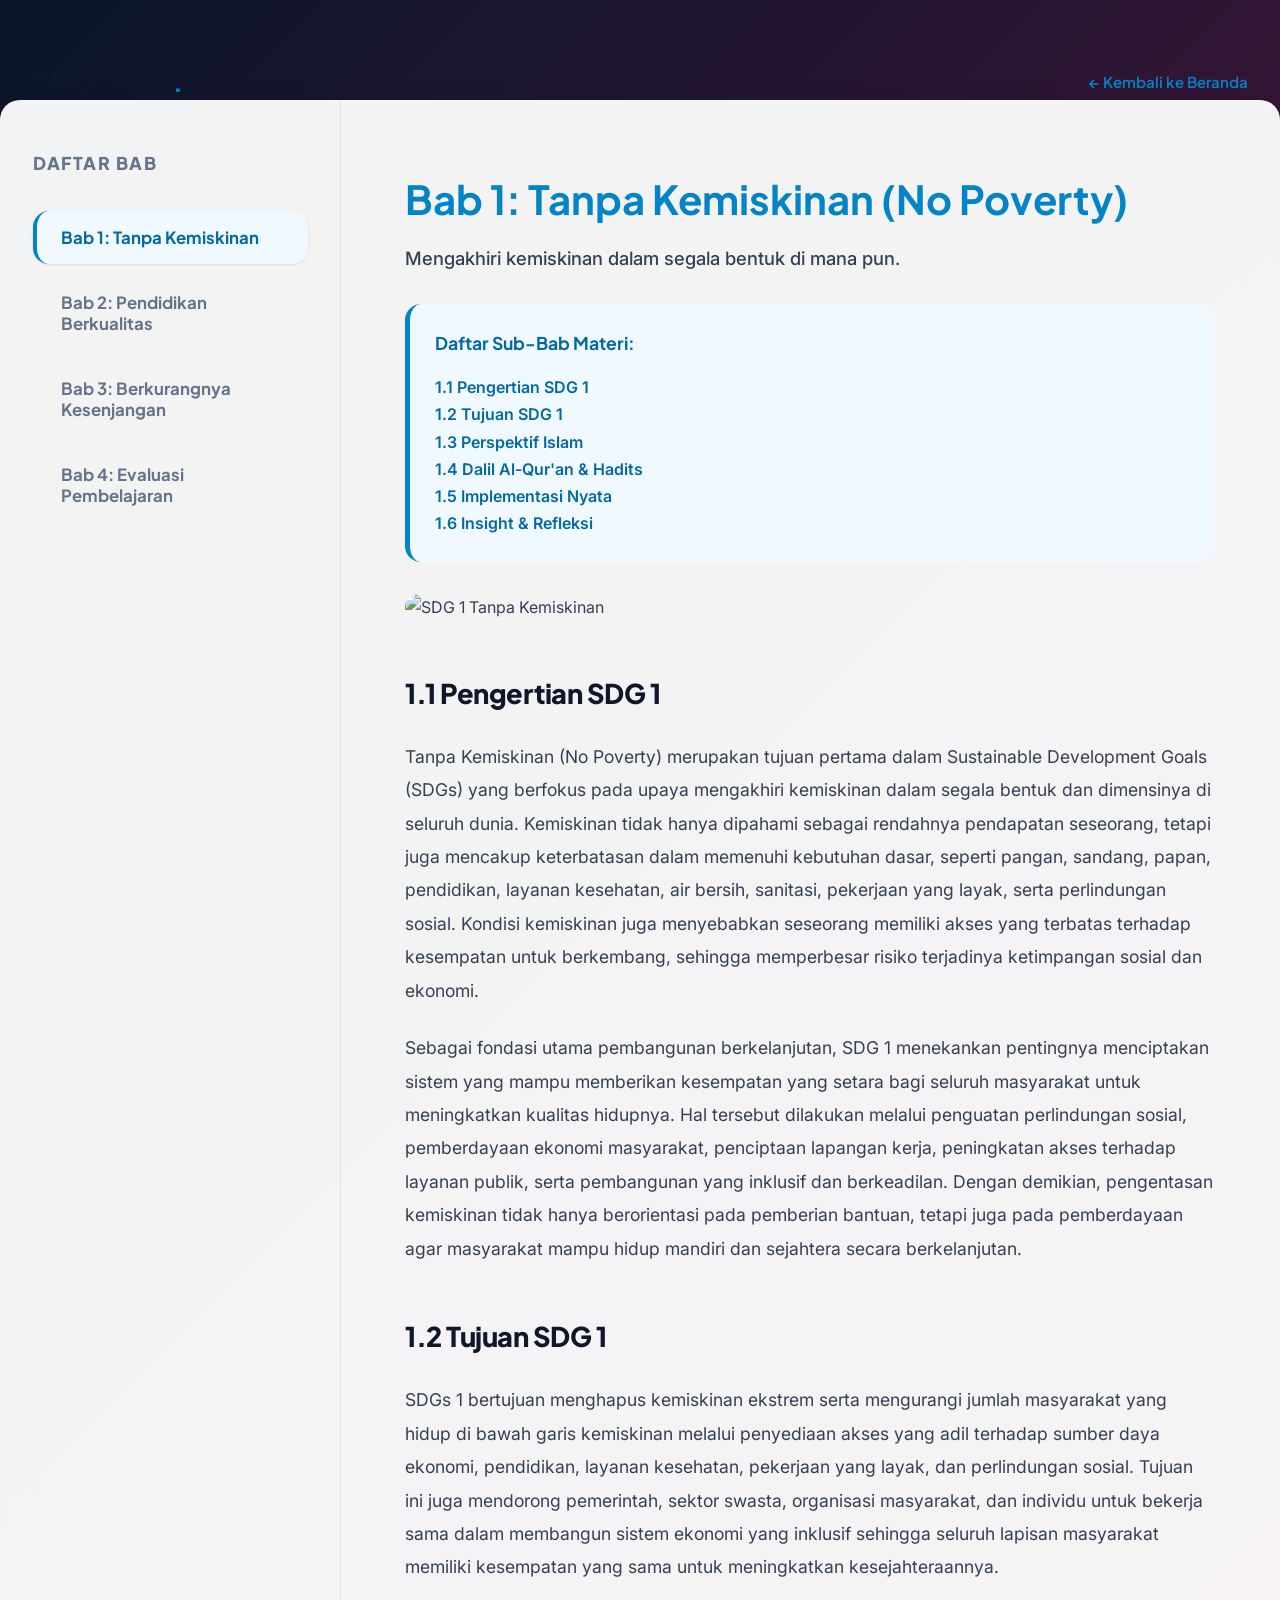
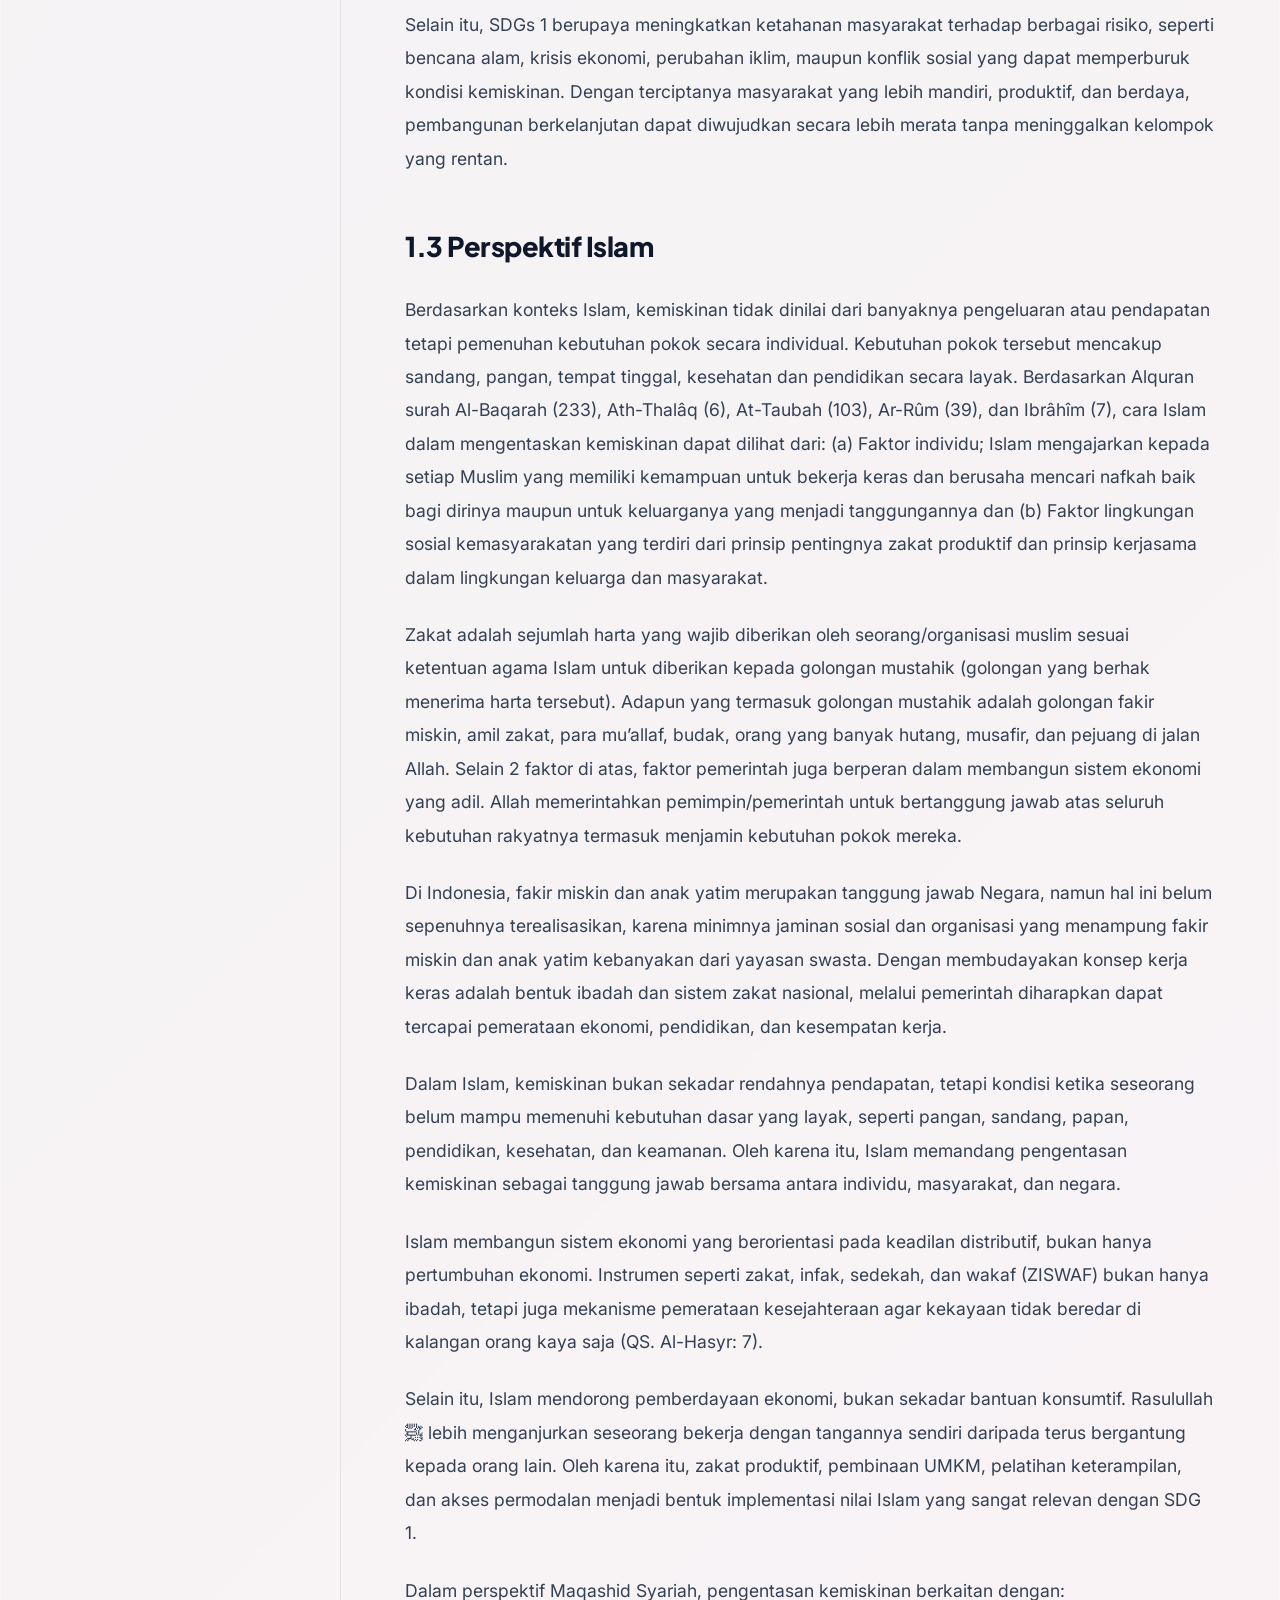
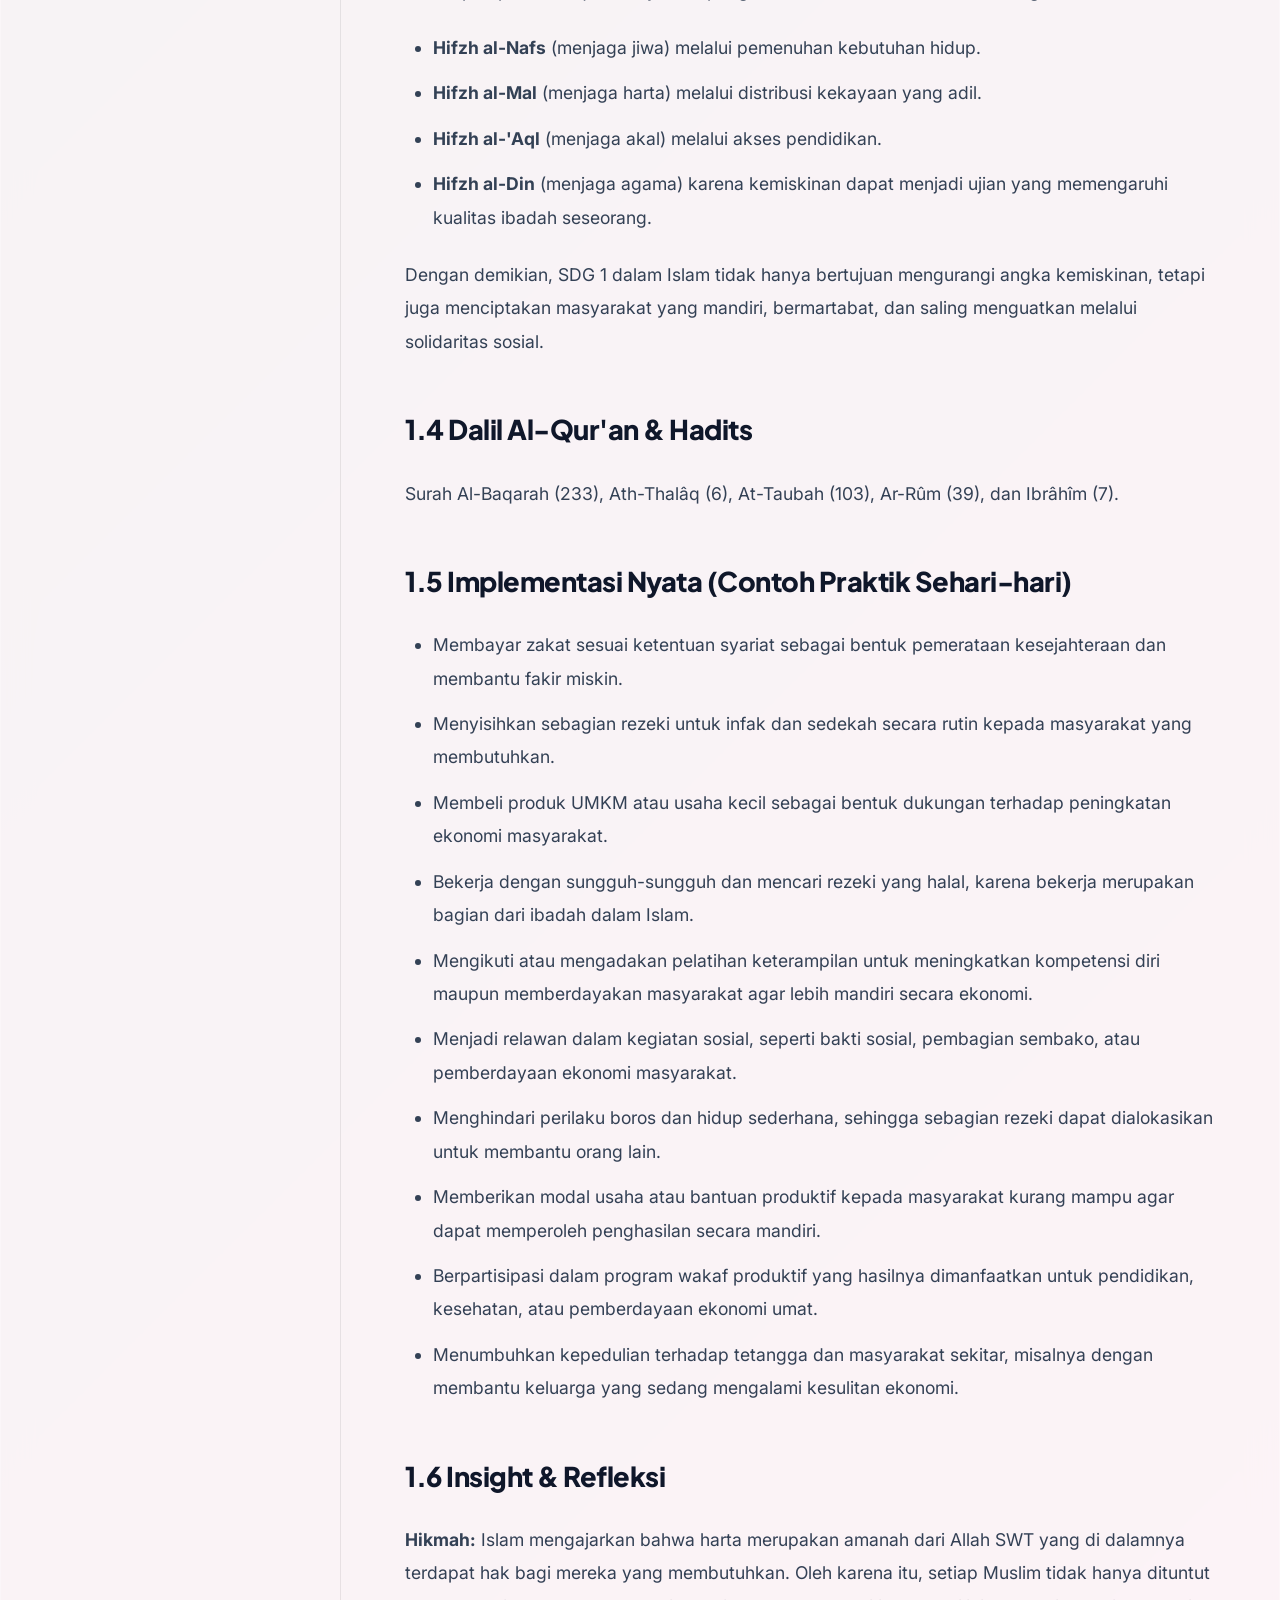
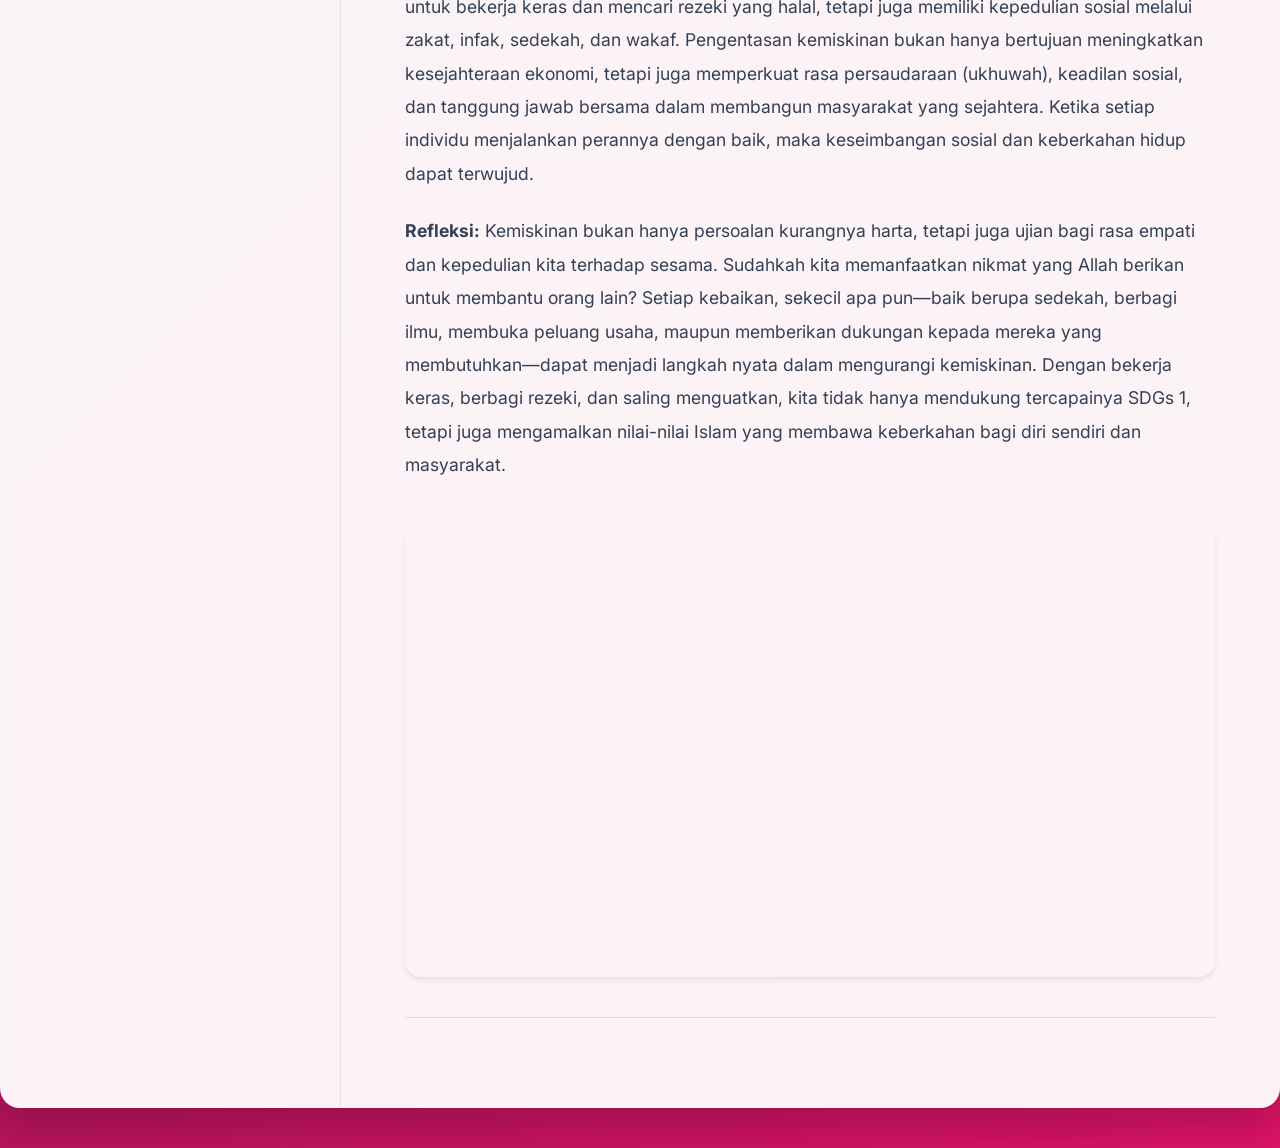
==== commit fe1c4a02: "Update belajar.html" ====
--- a/belajar.html
+++ b/belajar.html
@@ -12,10 +12,66 @@
     
     <!-- CSS digabung dengan file utama -->
     <link rel="stylesheet" href="style.css">
+
+    <!-- CSS Tambahan untuk Background Animasi SDG & Transisi Sidebar -->
+    <style>
+        /* Animasi Background SDG */
+        .sdg-background {
+            background: linear-gradient(-45deg, #0a1628, #0A97D3, #E5243B, #DD1367, #0a1628);
+            background-size: 400% 400%;
+            animation: gradientBG 15s ease infinite;
+        }
+
+        /* Glassmorphism untuk Container Utama agar isi materi jelas */
+        .glass-container {
+            background: rgba(255, 255, 255, 0.95);
+            backdrop-filter: blur(15px);
+            -webkit-backdrop-filter: blur(15px);
+            border: 1px solid rgba(255, 255, 255, 0.3);
+            box-shadow: 0 20px 40px rgba(0, 0, 0, 0.2);
+        }
+
+        /* Efek transisi halus untuk sidebar menu */
+        .lms-menu button {
+            transition: all 0.3s cubic-bezier(0.25, 0.8, 0.25, 1);
+        }
+        .lms-menu button:hover {
+            transform: translateX(8px);
+            background-color: var(--primary-light);
+        }
+        
+        /* Hilangkan background putih pada gambar */
+        .materi-img {
+            background-color: transparent !important;
+            box-shadow: none !important;
+            padding: 0 !important;
+            border: none !important;
+            object-fit: contain;
+        }
+        
+        /* Iframe styling agar video responsif dan lancar */
+        .video-container {
+            position: relative;
+            padding-bottom: 56.25%; /* 16:9 Aspect Ratio */
+            height: 0;
+            overflow: hidden;
+            border-radius: var(--radius-md);
+            margin: 40px 0;
+            box-shadow: var(--shadow-md);
+        }
+        .video-container iframe {
+            position: absolute;
+            top: 0;
+            left: 0;
+            width: 100%;
+            height: 100%;
+            border: none;
+        }
+    </style>
 </head>
-<body style="background-color: var(--bg-main);">
-
-    <!-- Navbar -->
+<body class="sdg-background">
+
+    <!-- Navbar (Logo Gambar sudah dihapus, hanya Teks) -->
     <nav class="navbar" id="navbar">
         <div class="nav-container">
             <a href="index.html" class="logo">SABILUNAA <span class="dot">.</span></a>
@@ -25,11 +81,11 @@
         </div>
     </nav>
 
-    <!-- Container LMS (Margin atas ditambahkan agar tidak tertutup navbar) -->
-    <div class="lms-container" style="margin-top: 120px;">
+    <!-- Container LMS dengan Efek Kaca (Margin diatur agar tidak tertutup navbar) -->
+    <div class="lms-container glass-container" style="margin-top: 100px; border-radius: 20px;">
         
         <!-- Sidebar Menu Bab -->
-        <aside class="lms-sidebar">
+        <aside class="lms-sidebar" style="background-color: transparent; border-right: 1px solid rgba(0,0,0,0.08);">
             <h3>Daftar Bab</h3>
             <ul class="lms-menu">
                 <li><button class="active" onclick="bukaBab('bab1')">Bab 1: Tanpa Kemiskinan</button></li>
@@ -40,16 +96,16 @@
         </aside>
 
         <!-- Area Konten Utama -->
-        <main class="lms-content">
+        <main class="lms-content" style="background-color: transparent;">
             
             <!-- ================= BAB 1 ================= -->
             <div id="bab1" class="tab-content active">
-                <h2 style="color: var(--primary); font-size: 2.2rem; margin-bottom: 10px;">Bab 1: Tanpa Kemiskinan (No Poverty)</h2>
-                <p style="font-size: 1.1rem; color: var(--text-secondary);">Mengakhiri kemiskinan dalam segala bentuk di mana pun.</p>
+                <h2 style="color: var(--primary); font-size: 2.5rem; margin-bottom: 10px;">Bab 1: Tanpa Kemiskinan (No Poverty)</h2>
+                <p style="font-size: 1.15rem; color: var(--text-secondary); font-weight: 500;">Mengakhiri kemiskinan dalam segala bentuk di mana pun.</p>
                 
                 <!-- Kotak Daftar Sub-Bab -->
-                <div style="background-color: var(--primary-light); padding: 20px; border-radius: var(--radius-sm); margin-top: 25px; border-left: 4px solid var(--primary);">
-                    <h4 style="color: var(--primary-dark); margin-bottom: 10px;">Daftar Sub-Bab Materi:</h4>
+                <div style="background-color: var(--primary-light); padding: 25px; border-radius: var(--radius-md); margin-top: 30px; border-left: 5px solid var(--primary);">
+                    <h4 style="color: var(--primary-dark); margin-bottom: 15px; font-size: 1.1rem;">Daftar Sub-Bab Materi:</h4>
                     <ul style="list-style-type: none; padding-left: 0; margin-bottom: 0;">
                         <li><a href="#sub1-1" style="color: var(--primary-dark); font-weight: 600;">1.1 Pengertian SDG 1</a></li>
                         <li><a href="#sub1-2" style="color: var(--primary-dark); font-weight: 600;">1.2 Tujuan SDG 1</a></li>
@@ -60,8 +116,8 @@
                     </ul>
                 </div>
 
-                <!-- Gambar Poster SDG 1 -->
-                <img src="https://i.ibb.co.com/p66vnRsb/Whats-App-Image-2026-07-31-at-20-19-43.jpg" alt="SDG 1 Tanpa Kemiskinan" class="materi-img" style="object-fit: contain; background-color: #f1f5f9; padding: 20px;">
+                <!-- Gambar Poster SDG 1 (Transparan) -->
+                <img src="https://i.ibb.co.com/p66vnRsb/Whats-App-Image-2026-07-31-at-20-19-43.jpg" alt="SDG 1 Tanpa Kemiskinan" class="materi-img">
                 
                 <div class="materi-teks">
                     <h3 id="sub1-1">1.1 Pengertian SDG 1</h3>
@@ -74,7 +130,11 @@
                     
                     <h3 id="sub1-3">1.3 Perspektif Islam</h3>
                     <p>Berdasarkan konteks Islam, kemiskinan tidak dinilai dari banyaknya pengeluaran atau pendapatan tetapi pemenuhan kebutuhan pokok secara individual. Kebutuhan pokok tersebut mencakup sandang, pangan, tempat tinggal, kesehatan dan pendidikan secara layak. Berdasarkan Alquran surah Al-Baqarah (233), Ath-Thalâq (6), At-Taubah (103), Ar-Rûm (39), dan Ibrâhîm (7), cara Islam dalam mengentaskan kemiskinan dapat dilihat dari: (a) Faktor individu; Islam mengajarkan kepada setiap Muslim yang memiliki kemampuan untuk bekerja keras dan berusaha mencari nafkah baik bagi dirinya maupun untuk keluarganya yang menjadi tanggungannya dan (b) Faktor lingkungan sosial kemasyarakatan yang terdiri dari prinsip pentingnya zakat produktif dan prinsip kerjasama dalam lingkungan keluarga dan masyarakat.</p>
-                    <p>Dalam Islam, kemiskinan bukan sekadar rendahnya pendapatan, tetapi kondisi ketika seseorang belum mampu memenuhi kebutuhan dasar yang layak. Islam membangun sistem ekonomi yang berorientasi pada keadilan distributif, bukan hanya pertumbuhan ekonomi. Instrumen seperti zakat, infak, sedekah, dan wakaf (ZISWAF) bukan hanya ibadah, tetapi juga mekanisme pemerataan kesejahteraan agar kekayaan tidak beredar di kalangan orang kaya saja (QS. Al-Hasyr: 7).</p>
+                    <p>Zakat adalah sejumlah harta yang wajib diberikan oleh seorang/organisasi muslim sesuai ketentuan agama Islam untuk diberikan kepada golongan mustahik (golongan yang berhak menerima harta tersebut). Adapun yang termasuk golongan mustahik adalah golongan fakir miskin, amil zakat, para mu’allaf, budak, orang yang banyak hutang, musafir, dan pejuang di jalan Allah. Selain 2 faktor di atas, faktor pemerintah juga berperan dalam membangun sistem ekonomi yang adil. Allah memerintahkan pemimpin/pemerintah untuk bertanggung jawab atas seluruh kebutuhan rakyatnya termasuk menjamin kebutuhan pokok mereka.</p>
+                    <p>Di Indonesia, fakir miskin dan anak yatim merupakan tanggung jawab Negara, namun hal ini belum sepenuhnya terealisasikan, karena minimnya jaminan sosial dan organisasi yang menampung fakir miskin dan anak yatim kebanyakan dari yayasan swasta. Dengan membudayakan konsep kerja keras adalah bentuk ibadah dan sistem zakat nasional, melalui pemerintah diharapkan dapat tercapai pemerataan ekonomi, pendidikan, dan kesempatan kerja.</p>
+                    <p>Dalam Islam, kemiskinan bukan sekadar rendahnya pendapatan, tetapi kondisi ketika seseorang belum mampu memenuhi kebutuhan dasar yang layak, seperti pangan, sandang, papan, pendidikan, kesehatan, dan keamanan. Oleh karena itu, Islam memandang pengentasan kemiskinan sebagai tanggung jawab bersama antara individu, masyarakat, dan negara.</p>
+                    <p>Islam membangun sistem ekonomi yang berorientasi pada keadilan distributif, bukan hanya pertumbuhan ekonomi. Instrumen seperti zakat, infak, sedekah, dan wakaf (ZISWAF) bukan hanya ibadah, tetapi juga mekanisme pemerataan kesejahteraan agar kekayaan tidak beredar di kalangan orang kaya saja (QS. Al-Hasyr: 7).</p>
+                    <p>Selain itu, Islam mendorong pemberdayaan ekonomi, bukan sekadar bantuan konsumtif. Rasulullah ﷺ lebih menganjurkan seseorang bekerja dengan tangannya sendiri daripada terus bergantung kepada orang lain. Oleh karena itu, zakat produktif, pembinaan UMKM, pelatihan keterampilan, dan akses permodalan menjadi bentuk implementasi nilai Islam yang sangat relevan dengan SDG 1.</p>
                     <p>Dalam perspektif Maqashid Syariah, pengentasan kemiskinan berkaitan dengan:</p>
                     <ul>
                         <li><strong>Hifzh al-Nafs</strong> (menjaga jiwa) melalui pemenuhan kebutuhan hidup.</li>
@@ -82,6 +142,7 @@
                         <li><strong>Hifzh al-'Aql</strong> (menjaga akal) melalui akses pendidikan.</li>
                         <li><strong>Hifzh al-Din</strong> (menjaga agama) karena kemiskinan dapat menjadi ujian yang memengaruhi kualitas ibadah seseorang.</li>
                     </ul>
+                    <p>Dengan demikian, SDG 1 dalam Islam tidak hanya bertujuan mengurangi angka kemiskinan, tetapi juga menciptakan masyarakat yang mandiri, bermartabat, dan saling menguatkan melalui solidaritas sosial.</p>
                     
                     <h3 id="sub1-4">1.4 Dalil Al-Qur'an & Hadits</h3>
                     <p>Surah Al-Baqarah (233), Ath-Thalâq (6), At-Taubah (103), Ar-Rûm (39), dan Ibrâhîm (7).</p>
@@ -93,28 +154,34 @@
                         <li>Membeli produk UMKM atau usaha kecil sebagai bentuk dukungan terhadap peningkatan ekonomi masyarakat.</li>
                         <li>Bekerja dengan sungguh-sungguh dan mencari rezeki yang halal, karena bekerja merupakan bagian dari ibadah dalam Islam.</li>
                         <li>Mengikuti atau mengadakan pelatihan keterampilan untuk meningkatkan kompetensi diri maupun memberdayakan masyarakat agar lebih mandiri secara ekonomi.</li>
+                        <li>Menjadi relawan dalam kegiatan sosial, seperti bakti sosial, pembagian sembako, atau pemberdayaan ekonomi masyarakat.</li>
+                        <li>Menghindari perilaku boros dan hidup sederhana, sehingga sebagian rezeki dapat dialokasikan untuk membantu orang lain.</li>
+                        <li>Memberikan modal usaha atau bantuan produktif kepada masyarakat kurang mampu agar dapat memperoleh penghasilan secara mandiri.</li>
+                        <li>Berpartisipasi dalam program wakaf produktif yang hasilnya dimanfaatkan untuk pendidikan, kesehatan, atau pemberdayaan ekonomi umat.</li>
+                        <li>Menumbuhkan kepedulian terhadap tetangga dan masyarakat sekitar, misalnya dengan membantu keluarga yang sedang mengalami kesulitan ekonomi.</li>
                     </ul>
 
                     <h3 id="sub1-6">1.6 Insight & Refleksi</h3>
-                    <p><strong>Hikmah:</strong> Islam mengajarkan bahwa harta merupakan amanah dari Allah SWT yang di dalamnya terdapat hak bagi mereka yang membutuhkan. Pengentasan kemiskinan bukan hanya bertujuan meningkatkan kesejahteraan ekonomi, tetapi juga memperkuat rasa persaudaraan (ukhuwah), keadilan sosial, dan tanggung jawab bersama dalam membangun masyarakat yang sejahtera.</p>
-                    <p><strong>Refleksi:</strong> Kemiskinan bukan hanya persoalan kurangnya harta, tetapi juga ujian bagi rasa empati dan kepedulian kita terhadap sesama. Sudahkah kita memanfaatkan nikmat yang Allah berikan untuk membantu orang lain? Setiap kebaikan, sekecil apa pun, dapat menjadi langkah nyata dalam mengurangi kemiskinan.</p>
-                </div>
-
-                <!-- Video YouTube Bab 1 -->
-                <iframe class="materi-video" src="https://www.youtube.com/embed/INgXVNFWmH0" title="Video Materi Bab 1" allowfullscreen></iframe>
+                    <p><strong>Hikmah:</strong> Islam mengajarkan bahwa harta merupakan amanah dari Allah SWT yang di dalamnya terdapat hak bagi mereka yang membutuhkan. Oleh karena itu, setiap Muslim tidak hanya dituntut untuk bekerja keras dan mencari rezeki yang halal, tetapi juga memiliki kepedulian sosial melalui zakat, infak, sedekah, dan wakaf. Pengentasan kemiskinan bukan hanya bertujuan meningkatkan kesejahteraan ekonomi, tetapi juga memperkuat rasa persaudaraan (ukhuwah), keadilan sosial, dan tanggung jawab bersama dalam membangun masyarakat yang sejahtera. Ketika setiap individu menjalankan perannya dengan baik, maka keseimbangan sosial dan keberkahan hidup dapat terwujud.</p>
+                    <p><strong>Refleksi:</strong> Kemiskinan bukan hanya persoalan kurangnya harta, tetapi juga ujian bagi rasa empati dan kepedulian kita terhadap sesama. Sudahkah kita memanfaatkan nikmat yang Allah berikan untuk membantu orang lain? Setiap kebaikan, sekecil apa pun—baik berupa sedekah, berbagi ilmu, membuka peluang usaha, maupun memberikan dukungan kepada mereka yang membutuhkan—dapat menjadi langkah nyata dalam mengurangi kemiskinan. Dengan bekerja keras, berbagi rezeki, dan saling menguatkan, kita tidak hanya mendukung tercapainya SDGs 1, tetapi juga mengamalkan nilai-nilai Islam yang membawa keberkahan bagi diri sendiri dan masyarakat.</p>
+                </div>
+
+                <!-- Video YouTube Bab 1 (Bisa Dibuka) -->
+                <div class="video-container">
+                    <iframe src="https://www.youtube.com/embed/HMAPzIQ83E4?rel=0" title="Video Materi Bab 1" allowfullscreen></iframe>
+                </div>
                 
                 <div style="margin-top: 30px; text-align: right; border-top: 1px solid rgba(0,0,0,0.1); padding-top: 25px;">
-                    <a href="https://forms.gle/oKsBVARUxe2HvimPA" target="_blank" class="btn btn-primary">Kerjakan Kuis Bab 1</a>
                 </div>
             </div>
 
             <!-- ================= BAB 2 ================= -->
             <div id="bab2" class="tab-content">
-                <h2 style="color: #C5192D; font-size: 2.2rem; margin-bottom: 10px;">Bab 2: Pendidikan Berkualitas (Quality Education)</h2>
+                <h2 style="color: #C5192D; font-size: 2.5rem; margin-bottom: 10px;">Bab 2: Pendidikan Berkualitas (Quality Education)</h2>
                 
                 <!-- Kotak Daftar Sub-Bab -->
-                <div style="background-color: #fae6e8; padding: 20px; border-radius: var(--radius-sm); margin-top: 25px; border-left: 4px solid #C5192D;">
-                    <h4 style="color: #C5192D; margin-bottom: 10px;">Daftar Sub-Bab Materi:</h4>
+                <div style="background-color: #fae6e8; padding: 25px; border-radius: var(--radius-md); margin-top: 30px; border-left: 5px solid #C5192D;">
+                    <h4 style="color: #C5192D; margin-bottom: 15px; font-size: 1.1rem;">Daftar Sub-Bab Materi:</h4>
                     <ul style="list-style-type: none; padding-left: 0; margin-bottom: 0;">
                         <li><a href="#sub2-1" style="color: #a81525; font-weight: 600;">2.1 Pengertian SDG 4</a></li>
                         <li><a href="#sub2-2" style="color: #a81525; font-weight: 600;">2.2 Tujuan SDG 4</a></li>
@@ -125,57 +192,77 @@
                     </ul>
                 </div>
 
-                <!-- Gambar Poster SDG 4 -->
-                <img src="https://i.ibb.co.com/99DpQpZP/Whats-App-Image-2026-07-31-at-20-20-06.jpg" alt="SDG 4 Pendidikan Berkualitas" class="materi-img" style="object-fit: contain; background-color: #f1f5f9; padding: 20px;">
+                <!-- Gambar Poster SDG 4 (Transparan) -->
+                <img src="https://i.ibb.co.com/99DpQpZP/Whats-App-Image-2026-07-31-at-20-20-06.jpg" alt="SDG 4 Pendidikan Berkualitas" class="materi-img">
                 
                 <div class="materi-teks">
                     <h3 id="sub2-1">2.1 Pengertian SDG 4</h3>
-                    <p>Pendidikan Berkualitas (Quality Education) merupakan tujuan keempat dalam Sustainable Development Goals (SDGs) yang bertujuan menjamin terselenggaranya pendidikan yang inklusif, adil, berkualitas, dan dapat diakses oleh seluruh masyarakat tanpa diskriminasi. Pendidikan dipandang sebagai hak dasar setiap manusia sekaligus investasi jangka panjang dalam pembangunan suatu bangsa.</p>
+                    <p>Pendidikan Berkualitas (Quality Education) merupakan tujuan keempat dalam Sustainable Development Goals (SDGs) yang bertujuan menjamin terselenggaranya pendidikan yang inklusif, adil, berkualitas, dan dapat diakses oleh seluruh masyarakat tanpa diskriminasi. Pendidikan dipandang sebagai hak dasar setiap manusia sekaligus investasi jangka panjang dalam pembangunan suatu bangsa karena berperan dalam meningkatkan kualitas sumber daya manusia, mengurangi kemiskinan, memperkuat perekonomian, serta menciptakan masyarakat yang lebih sejahtera.</p>
+                    <p>Pendidikan yang berkualitas tidak hanya berorientasi pada pencapaian akademik, tetapi juga pada pengembangan karakter, keterampilan hidup (life skills), kemampuan berpikir kritis, kreativitas, literasi digital, komunikasi, kolaborasi, serta kemampuan memecahkan masalah. Selain itu, SDGs 4 menekankan pentingnya kesempatan belajar sepanjang hayat (lifelong learning), sehingga setiap individu dapat terus mengembangkan kompetensinya sesuai dengan perkembangan ilmu pengetahuan, teknologi, dan kebutuhan masyarakat global.</p>
+                    <p>Di era transformasi digital, pendidikan berkualitas juga mencakup pemanfaatan teknologi sebagai media pembelajaran yang mampu memperluas akses pendidikan, meningkatkan efektivitas proses belajar, serta menciptakan pengalaman belajar yang lebih interaktif, inovatif, dan adaptif terhadap kebutuhan peserta didik.</p>
 
                     <h3 id="sub2-2">2.2 Tujuan SDG 4</h3>
-                    <p>SDG 4 bertujuan memastikan seluruh masyarakat memperoleh kesempatan belajar yang setara sejak pendidikan anak usia dini hingga pendidikan tinggi, tanpa memandang latar belakang ekonomi, gender, kondisi fisik, maupun wilayah tempat tinggal. Lebih jauh lagi, SDG 4 bertujuan membentuk generasi yang memiliki pengetahuan, keterampilan, karakter, serta kepedulian terhadap isu-isu global.</p>
+                    <p>SDG 4 bertujuan memastikan seluruh masyarakat memperoleh kesempatan belajar yang setara sejak pendidikan anak usia dini hingga pendidikan tinggi, tanpa memandang latar belakang ekonomi, gender, kondisi fisik, maupun wilayah tempat tinggal. Selain meningkatkan akses pendidikan, tujuan ini juga menitikberatkan pada peningkatan mutu pembelajaran melalui pengembangan kompetensi pendidik, penyediaan sarana dan prasarana yang memadai, pemanfaatan teknologi digital, serta penciptaan lingkungan belajar yang aman, inklusif, dan ramah bagi seluruh peserta didik.</p>
+                    <p>Lebih jauh lagi, SDG 4 bertujuan membentuk generasi yang memiliki pengetahuan, keterampilan, karakter, serta kepedulian terhadap isu-isu global seperti perdamaian, keberlanjutan lingkungan, hak asasi manusia, dan pembangunan berkelanjutan. Dengan demikian, pendidikan menjadi sarana utama dalam mencetak individu yang mampu berkontribusi secara positif bagi masyarakat, bangsa, dan dunia.</p>
 
                     <h3 id="sub2-3">2.3 Perspektif Islam</h3>
-                    <p>Dalam perspektif Islam, menuntut ilmu merupakan kewajiban bagi setiap Muslim karena ilmu menjadi fondasi dalam membangun peradaban dan meningkatkan kualitas kehidupan. Islam memandang pendidikan sebagai sarana untuk membentuk manusia yang beriman, berilmu, berakhlak mulia, dan mampu memberikan manfaat bagi masyarakat.</p>
+                    <p>Dalam perspektif Islam, menuntut ilmu merupakan kewajiban bagi setiap Muslim karena ilmu menjadi fondasi dalam membangun peradaban dan meningkatkan kualitas kehidupan. Islam memandang pendidikan sebagai sarana untuk membentuk manusia yang beriman, berilmu, berakhlak mulia, dan mampu memberikan manfaat bagi masyarakat. Al-Qur'an menegaskan pentingnya membaca, belajar, dan mengajarkan ilmu, serta menjanjikan derajat yang tinggi bagi orang-orang yang berilmu. Selain meningkatkan kualitas peserta didik, Islam juga menekankan pentingnya peningkatan kompetensi pendidik agar mampu menjadi teladan (uswah hasanah) dalam aspek keilmuan, akhlak, dan profesionalisme. Oleh karena itu, pendidikan dalam Islam tidak hanya berorientasi pada kecerdasan intelektual, tetapi juga pada pembentukan karakter, spiritualitas, dan tanggung jawab sosial.</p>
+                    <p>Islam merupakan agama yang sangat menempatkan ilmu sebagai fondasi peradaban. Wahyu pertama yang diturunkan adalah "Iqra'" (Bacalah), yang menunjukkan bahwa perubahan masyarakat dimulai dari pendidikan.</p>
+                    <p>Dalam Islam, pendidikan tidak hanya bertujuan mencetak individu yang cerdas secara akademik, tetapi juga membentuk manusia yang memiliki iman, ilmu, akhlak, dan keterampilan sehingga mampu menjadi khalifah di bumi.</p>
                     <p>Konsep pendidikan Islam mencakup tiga dimensi utama:</p>
                     <ul>
                         <li><strong>Tarbiyah</strong>, yaitu proses pembinaan dan pengembangan potensi manusia secara bertahap.</li>
                         <li><strong>Ta'lim</strong>, yaitu proses transfer ilmu pengetahuan.</li>
                         <li><strong>Ta'dib</strong>, yaitu pembentukan adab, karakter, dan moral.</li>
                     </ul>
+                    <p>Ketiga aspek tersebut menjadikan pendidikan Islam tidak hanya berorientasi pada nilai akademik, tetapi juga pembentukan karakter.</p>
+                    <p>Dalam era digital, implementasi SDG 4 juga harus mampu menjawab tantangan seperti kesenjangan akses pendidikan di daerah 3T, rendahnya literasi digital, penyalahgunaan teknologi dan AI, serta meningkatnya penyebaran informasi palsu (hoaks). Karena itu, Islam mendorong penggunaan teknologi sebagai sarana mencari ilmu selama digunakan untuk kemaslahatan. AI, website edukasi, media pembelajaran digital, dan platform e-learning dapat menjadi wasilah dakwah sekaligus media pendidikan yang inklusif.</p>
+                    <p>Dalam perspektif Maqashid Syariah, pendidikan merupakan bagian dari:</p>
+                    <ul>
+                        <li><strong>Hifzh al-'Aql</strong> (menjaga akal) melalui pengembangan ilmu pengetahuan.</li>
+                        <li><strong>Hifzh al-Din</strong> (menjaga agama) melalui pendidikan keislaman.</li>
+                        <li><strong>Hifzh al-Nasl</strong> (menjaga generasi) melalui pembentukan karakter generasi masa depan.</li>
+                    </ul>
+                    <p>Dengan demikian, pendidikan berkualitas menurut Islam bukan sekadar menghasilkan lulusan yang pintar, tetapi juga melahirkan generasi yang berakhlak, kritis, inovatif, serta mampu memberikan solusi bagi masyarakat.</p>
 
                     <h3 id="sub2-4">2.4 Dalil Al-Qur'an & Hadits</h3>
-                    <p>QS. Al-'Alaq: 1–5 → Perintah membaca dan menuntut ilmu. QS. Al-Mujadilah: 11 → Allah mengangkat derajat orang-orang yang berilmu. Rasulullah ﷺ bersabda: "Menuntut ilmu adalah kewajiban bagi setiap Muslim." (HR. Ibnu Majah No. 224)</p>
-
-                    <h3 id="sub2-5">2.5 Implementasi Nyata</h3>
+                    <p>QS. Al-'Alaq: 1–5 → Perintah membaca dan menuntut ilmu. QS. Al-Mujadilah: 11 → Allah mengangkat derajat orang-orang yang berilmu. QS. Taha: 114 → "...Ya Tuhanku, tambahkanlah kepadaku ilmu pengetahuan." Rasulullah ﷺ bersabda: "Menuntut ilmu adalah kewajiban bagi setiap Muslim." (HR. Ibnu Majah No. 224)</p>
+
+                    <h3 id="sub2-5">2.5 Implementasi Nyata (Contoh Praktik Sehari-hari)</h3>
                     <ul>
                         <li>Belajar dengan sungguh-sungguh sebagai bentuk ibadah kepada Allah SWT.</li>
                         <li>Membiasakan membaca buku, Al-Qur'an, maupun sumber pengetahuan lainnya setiap hari.</li>
+                        <li>Mengikuti seminar, pelatihan, webinar, atau kursus untuk meningkatkan kompetensi diri.</li>
                         <li>Memanfaatkan teknologi digital dan kecerdasan buatan (AI) secara bijak sebagai media pembelajaran.</li>
                         <li>Berbagi ilmu kepada teman, keluarga, atau masyarakat sebagai bentuk amal jariyah.</li>
+                        <li>Menghormati guru dan orang yang berilmu serta menjaga adab dalam menuntut ilmu.</li>
+                        <li>Mengembangkan keterampilan berpikir kritis, kreatif, komunikasi, dan kolaborasi.</li>
+                        <li>Mengikuti kegiatan literasi, diskusi ilmiah, maupun kajian keislaman.</li>
                         <li>Mendukung pendidikan bagi anak-anak kurang mampu melalui donasi buku, beasiswa, atau kegiatan mengajar.</li>
+                        <li>Menjadikan belajar sebagai proses sepanjang hayat untuk meningkatkan kualitas diri dan memberikan manfaat bagi masyarakat.</li>
                     </ul>
 
                     <h3 id="sub2-6">2.6 Insight & Refleksi</h3>
-                    <p><strong>Hikmah:</strong> Pendidikan tidak hanya bertujuan memperoleh pengetahuan, tetapi juga membentuk akhlak, memperkuat keimanan, serta melahirkan individu yang mampu memberikan manfaat bagi sesama.</p>
-                    <p><strong>Refleksi:</strong> Menuntut ilmu adalah perjalanan yang tidak mengenal batas usia. Ilmu yang kita peroleh hendaknya tidak hanya menjadi bekal untuk meraih kesuksesan pribadi, tetapi juga menjadi sarana untuk memberikan manfaat bagi orang lain.</p>
-                </div>
-
-                <!-- Video YouTube Bab 2 -->
-                <iframe class="materi-video" src="https://www.youtube.com/embed/fCuFFKLJWSI" title="Video Materi Bab 2" allowfullscreen></iframe>
+                    <p><strong>Hikmah:</strong> Islam mengajarkan bahwa ilmu merupakan cahaya yang membimbing manusia menuju kebaikan dan kemajuan. Pendidikan tidak hanya bertujuan memperoleh pengetahuan, tetapi juga membentuk akhlak, memperkuat keimanan, serta melahirkan individu yang mampu memberikan manfaat bagi sesama. Ketika ilmu dipadukan dengan nilai-nilai Islam, pendidikan akan melahirkan generasi yang cerdas, berintegritas, inovatif, dan bertanggung jawab. Oleh karena itu, meningkatkan kualitas pendidikan berarti turut membangun peradaban yang lebih maju dan berkelanjutan.</p>
+                    <p><strong>Refleksi:</strong> Menuntut ilmu adalah perjalanan yang tidak mengenal batas usia. Sudahkah kita memanfaatkan setiap kesempatan untuk terus belajar dan mengembangkan diri? Ilmu yang kita peroleh hendaknya tidak hanya menjadi bekal untuk meraih kesuksesan pribadi, tetapi juga menjadi sarana untuk memberikan manfaat bagi orang lain. Dengan semangat belajar sepanjang hayat, menghormati guru, serta mengamalkan ilmu dalam kehidupan sehari-hari, kita tidak hanya mendukung tercapainya SDG 4, tetapi juga mengamalkan ajaran Islam yang menjadikan ilmu sebagai jalan menuju kemuliaan di dunia dan akhirat.</p>
+                </div>
+
+                <!-- Video YouTube Bab 2 (Bisa Dibuka) -->
+                <div class="video-container">
+                    <iframe src="https://www.youtube.com/embed/za8xi1rsDuc?rel=0" title="Video Materi Bab 2" allowfullscreen></iframe>
+                </div>
                 
                 <div style="margin-top: 30px; text-align: right; border-top: 1px solid rgba(0,0,0,0.1); padding-top: 25px;">
-                    <a href="https://forms.gle/aXKZkWKhznP94i9XA" target="_blank" class="btn btn-primary">Kerjakan Kuis Bab 2</a>
                 </div>
             </div>
 
             <!-- ================= BAB 3 ================= -->
             <div id="bab3" class="tab-content">
-                <h2 style="color: #DD1367; font-size: 2.2rem; margin-bottom: 10px;">Bab 3: Berkurangnya Kesenjangan (Reduced Inequalities)</h2>
+                <h2 style="color: #DD1367; font-size: 2.5rem; margin-bottom: 10px;">Bab 3: Berkurangnya Kesenjangan (Reduced Inequalities)</h2>
                 
                 <!-- Kotak Daftar Sub-Bab -->
-                <div style="background-color: #fce7f0; padding: 20px; border-radius: var(--radius-sm); margin-top: 25px; border-left: 4px solid #DD1367;">
-                    <h4 style="color: #DD1367; margin-bottom: 10px;">Daftar Sub-Bab Materi:</h4>
+                <div style="background-color: #fce7f0; padding: 25px; border-radius: var(--radius-md); margin-top: 30px; border-left: 5px solid #DD1367;">
+                    <h4 style="color: #DD1367; margin-bottom: 15px; font-size: 1.1rem;">Daftar Sub-Bab Materi:</h4>
                     <ul style="list-style-type: none; padding-left: 0; margin-bottom: 0;">
                         <li><a href="#sub3-1" style="color: #b50f54; font-weight: 600;">3.1 Pengertian SDG 10</a></li>
                         <li><a href="#sub3-2" style="color: #b50f54; font-weight: 600;">3.2 Tujuan SDG 10</a></li>
@@ -186,69 +273,87 @@
                     </ul>
                 </div>
 
-                <!-- Gambar Poster SDG 10 -->
-                <img src="https://i.ibb.co.com/x8MtFFrB/Whats-App-Image-2026-07-31-at-20-20-20.jpg" alt="SDG 10 Berkurangnya Kesenjangan" class="materi-img" style="object-fit: contain; background-color: #f1f5f9; padding: 20px;">
+                <!-- Gambar Poster SDG 10 (Transparan) -->
+                <img src="https://i.ibb.co.com/x8MtFFrB/Whats-App-Image-2026-07-31-at-20-20-20.jpg" alt="SDG 10 Berkurangnya Kesenjangan" class="materi-img">
                 
                 <div class="materi-teks">
                     <h3 id="sub3-1">3.1 Pengertian SDG 10</h3>
                     <p>Berkurangnya Kesenjangan (Reduced Inequalities) merupakan tujuan kesepuluh dalam Sustainable Development Goals (SDGs) yang bertujuan mengurangi berbagai bentuk ketimpangan yang terjadi di dalam maupun antarnegara. Kesenjangan tidak hanya berkaitan dengan perbedaan tingkat pendapatan, tetapi juga mencakup ketimpangan dalam memperoleh pendidikan, layanan kesehatan, pekerjaan, teknologi, perlindungan hukum, partisipasi politik, serta akses terhadap berbagai peluang pembangunan.</p>
+                    <p>Ketimpangan yang tinggi dapat menghambat pertumbuhan ekonomi, meningkatkan angka kemiskinan, memicu konflik sosial, serta mengurangi kualitas hidup masyarakat. Oleh karena itu, SDGs 10 menekankan pentingnya menciptakan sistem pembangunan yang inklusif, adil, dan berorientasi pada pemerataan kesempatan sehingga setiap individu, tanpa memandang latar belakang sosial, ekonomi, jenis kelamin, agama, suku, usia, maupun kondisi disabilitas, memiliki hak dan peluang yang sama untuk berkembang.</p>
+                    <p>Tujuan ini juga mendorong terciptanya kebijakan publik yang mampu mengurangi diskriminasi, memperkuat perlindungan terhadap kelompok rentan, serta memastikan bahwa manfaat pembangunan dapat dirasakan secara merata oleh seluruh lapisan masyarakat.</p>
 
                     <h3 id="sub3-2">3.2 Tujuan SDG 10</h3>
-                    <p>SDGs 10 bertujuan mengurangi kesenjangan sosial, ekonomi, dan kesempatan melalui kebijakan yang inklusif, adil, dan berpihak kepada kelompok rentan. Tujuan ini juga mendorong pemerataan akses dan menghapus segala bentuk diskriminasi berdasarkan status sosial, gender, agama, suku, ras, kondisi ekonomi, maupun disabilitas.</p>
+                    <p>SDGs 10 bertujuan mengurangi kesenjangan sosial, ekonomi, dan kesempatan melalui kebijakan yang inklusif, adil, dan berpihak kepada kelompok rentan. Tujuan ini mendorong pemerataan akses terhadap pendidikan, layanan kesehatan, pekerjaan yang layak, teknologi, serta berbagai sumber daya yang dibutuhkan untuk meningkatkan kualitas hidup masyarakat.</p>
+                    <p>Selain itu, SDGs 10 berupaya menghapus segala bentuk diskriminasi berdasarkan status sosial, gender, agama, suku, ras, kondisi ekonomi, maupun disabilitas. Dengan terciptanya kesempatan yang setara dan perlakuan yang adil, diharapkan seluruh individu dapat berpartisipasi secara aktif dalam pembangunan serta memperoleh manfaat yang sama dari pertumbuhan ekonomi dan kemajuan teknologi. Pada akhirnya, pengurangan kesenjangan akan memperkuat persatuan, meningkatkan kesejahteraan masyarakat, serta mendukung terwujudnya pembangunan yang berkelanjutan dan inklusif.</p>
 
                     <h3 id="sub3-3">3.3 Perspektif Islam</h3>
-                    <p>Dalam perspektif Islam, seluruh manusia memiliki kedudukan yang sama di hadapan Allah SWT. Perbedaan suku, bangsa, warna kulit, maupun status sosial bukanlah alasan untuk saling merendahkan, melainkan sebagai sarana untuk saling mengenal dan bekerja sama dalam kebaikan. Islam mengajarkan prinsip keadilan (al-'adl), persamaan hak, dan persaudaraan (ukhuwah) sebagai landasan dalam kehidupan bermasyarakat.</p>
+                    <p>Dalam perspektif Islam, seluruh manusia memiliki kedudukan yang sama di hadapan Allah SWT. Perbedaan suku, bangsa, warna kulit, maupun status sosial bukanlah alasan untuk saling merendahkan, melainkan sebagai sarana untuk saling mengenal dan bekerja sama dalam kebaikan. Islam mengajarkan prinsip keadilan (al-'adl), persamaan hak, dan persaudaraan (ukhuwah) sebagai landasan dalam kehidupan bermasyarakat. Oleh karena itu, Islam melarang segala bentuk diskriminasi, penindasan, dan ketidakadilan. Selain itu, Islam mendorong pemerataan kesejahteraan melalui zakat, infak, sedekah, dan berbagai bentuk kepedulian sosial agar kesenjangan ekonomi dapat dikurangi dan kehidupan masyarakat menjadi lebih harmonis.</p>
+                    <p>Islam memandang seluruh manusia memiliki martabat yang sama di hadapan Allah SWT. Perbedaan suku, ras, warna kulit, bahasa, maupun status ekonomi bukanlah dasar kemuliaan seseorang, melainkan ketakwaan (QS. Al-Hujurat: 13).</p>
+                    <p>Karena itu, Islam menolak segala bentuk diskriminasi, eksploitasi, dan ketidakadilan yang menyebabkan kesenjangan sosial maupun ekonomi. Kesenjangan dalam Islam tidak hanya dipahami sebagai perbedaan pendapatan, tetapi juga ketimpangan dalam memperoleh: pendidikan, layanan kesehatan, kesempatan kerja, akses terhadap teknologi, perlindungan hukum, serta partisipasi dalam pembangunan.</p>
+                    <p>Untuk mengurangi kesenjangan tersebut, Islam menyediakan berbagai instrumen ekonomi dan sosial, seperti: zakat, infak, sedekah, wakaf produktif, larangan riba, larangan monopoli, kewajiban menolong sesama (ta'awun), serta distribusi kekayaan yang adil.</p>
+                    <p>Dalam konteks Indonesia, pengurangan kesenjangan juga dapat dilakukan melalui pemerataan akses pendidikan digital, pemberdayaan UMKM, penguatan ekonomi syariah, pengembangan keuangan syariah inklusif, dan perluasan akses internet bagi daerah tertinggal. Hal ini sejalan dengan prinsip "no one left behind" dalam SDGs.</p>
                     <p>Dalam perspektif Maqashid Syariah, SDG 10 berkaitan erat dengan:</p>
                     <ul>
                         <li><strong>Hifzh al-Mal</strong> (menjaga harta) melalui distribusi ekonomi yang adil.</li>
                         <li><strong>Hifzh al-Nafs</strong> (menjaga jiwa) melalui pemenuhan hak hidup yang layak.</li>
                         <li><strong>Hifzh al-'Ird</strong> (menjaga martabat manusia) dengan menghapus diskriminasi dan memastikan setiap orang diperlakukan secara bermartabat.</li>
                     </ul>
+                    <p>Dengan demikian, Islam tidak hanya mengajarkan persamaan hak, tetapi juga pemerataan kesempatan agar setiap individu memiliki peluang yang sama untuk berkembang, berkontribusi, dan memperoleh kehidupan yang sejahtera.</p>
 
                     <h3 id="sub3-4">3.4 Dalil Al-Qur'an & Hadits</h3>
-                    <p>QS. Al-Hujurat: 13 → Allah menciptakan manusia bersuku-suku dan berbangsa-bangsa agar saling mengenal; yang paling mulia adalah yang paling bertakwa. QS. An-Nahl: 90 → Allah memerintahkan berlaku adil dan berbuat kebajikan.</p>
-                    
-                    <h3 id="sub3-5">3.5 Implementasi Nyata</h3>
+                    <p>QS. Al-Hujurat: 13 → Allah menciptakan manusia bersuku-suku dan berbangsa-bangsa agar saling mengenal; yang paling mulia adalah yang paling bertakwa. QS. An-Nahl: 90 → Allah memerintahkan berlaku adil dan berbuat kebajikan. QS. Al-Ma'idah: 8 → Perintah berlaku adil kepada siapa pun. Rasulullah ﷺ bersabda: "Tidak ada keutamaan orang Arab atas orang non-Arab, tidak pula orang non-Arab atas orang Arab, tidak pula yang berkulit putih atas yang berkulit hitam, maupun yang berkulit hitam atas yang berkulit putih, kecuali karena takwa." (HR. Ahmad No. 23489)</p>
+                    
+                    <h3 id="sub3-5">3.5 Implementasi Nyata (Contoh Praktik Sehari-hari)</h3>
                     <ul>
                         <li>Menghormati setiap orang tanpa membedakan suku, agama, ras, gender, maupun status sosial.</li>
                         <li>Tidak melakukan perundungan (bullying) atau diskriminasi dalam bentuk apapun.</li>
                         <li>Bersikap adil kepada teman, keluarga, maupun rekan kerja.</li>
                         <li>Membantu masyarakat yang kurang mampu melalui zakat, infak, sedekah, atau kegiatan sosial.</li>
+                        <li>Memberikan kesempatan yang sama kepada setiap orang untuk belajar, berpendapat, dan berkembang.</li>
                         <li>Menghargai penyandang disabilitas serta mendukung terciptanya lingkungan yang inklusif.</li>
+                        <li>Menjalin persaudaraan dan kerja sama tanpa memandang perbedaan latar belakang.</li>
+                        <li>Menghindari sikap sombong karena harta, jabatan, maupun keturunan.</li>
+                        <li>Berpartisipasi dalam kegiatan sosial yang memperkuat persatuan dan solidaritas masyarakat.</li>
+                        <li>Mendukung kebijakan yang mendorong pemerataan kesejahteraan dan keadilan sosial.</li>
                     </ul>
 
                     <h3 id="sub3-6">3.6 Insight & Refleksi</h3>
-                    <p><strong>Hikmah:</strong> Kemuliaan seseorang tidak ditentukan oleh kekayaan, jabatan, maupun keturunan, melainkan oleh ketakwaan dan amal salehnya. Dengan menjunjung tinggi nilai keadilan dan kepedulian sosial, kesenjangan dalam masyarakat dapat dikurangi.</p>
-                    <p><strong>Refleksi:</strong> Perbedaan merupakan sunnatullah yang seharusnya menjadi kekuatan untuk saling melengkapi, bukan alasan untuk saling merendahkan. Sudahkah kita memperlakukan setiap orang dengan adil dan penuh rasa hormat?</p>
-                </div>
-                
-                <!-- Video YouTube Bab 3 -->
-                <iframe class="materi-video" src="https://www.youtube.com/embed/Xl_ROJYofT0" title="Video Materi Bab 3" allowfullscreen></iframe>
+                    <p><strong>Hikmah:</strong> Islam mengajarkan bahwa seluruh manusia berasal dari asal yang sama dan memiliki martabat yang setara di hadapan Allah SWT. Kemuliaan seseorang tidak ditentukan oleh kekayaan, jabatan, maupun keturunan, melainkan oleh ketakwaan dan amal salehnya. Dengan menjunjung tinggi nilai keadilan, persaudaraan, dan kepedulian sosial, kesenjangan dalam masyarakat dapat dikurangi sehingga tercipta kehidupan yang harmonis, damai, dan penuh keberkahan.</p>
+                    <p><strong>Refleksi:</strong> Perbedaan merupakan sunnatullah yang seharusnya menjadi kekuatan untuk saling melengkapi, bukan alasan untuk saling merendahkan. Sudahkah kita memperlakukan setiap orang dengan adil dan penuh rasa hormat? Sudahkah kita membantu mereka yang memiliki keterbatasan agar memperoleh kesempatan yang sama? Dengan menumbuhkan sikap adil, menghargai keberagaman, dan peduli terhadap sesama, kita tidak hanya mendukung tercapainya SDG 10, tetapi juga mengamalkan ajaran Islam yang menjunjung tinggi persaudaraan, keadilan, dan kemanusiaan.</p>
+                </div>
+                
+                <!-- Video YouTube Bab 3 (Bisa Dibuka) -->
+                <div class="video-container">
+                    <iframe src="https://www.youtube.com/embed/y6cN-Sw2WdQ?rel=0" title="Video Materi Bab 3" allowfullscreen></iframe>
+                </div>
                 
                 <div style="margin-top: 30px; text-align: right; border-top: 1px solid rgba(0,0,0,0.1); padding-top: 25px;">
-                    <a href="https://forms.gle/yrQCSzpqF9R5ArrK6" target="_blank" class="btn btn-primary">Kerjakan Kuis Bab 3</a>
                 </div>
             </div>
 
             <!-- ================= BAB 4 (Evaluasi) ================= -->
             <div id="bab4" class="tab-content">
-                <h2 style="color: var(--text-primary); font-size: 2.2rem; margin-bottom: 20px;">Bab 4: Evaluasi Pembelajaran</h2>
+                <h2 style="color: var(--text-primary); font-size: 2.5rem; margin-bottom: 20px;">Bab 4: Evaluasi Pembelajaran</h2>
                 <div class="materi-teks">
                     <p><strong>Ringkasan materi:</strong> Membahas masa Khulafaur Rasyidin yang terdiri dari Abu Bakar, Umar, Utsman, dan Ali. Pada masa ini terjadi penguatan pemerintahan Islam, perluasan wilayah, pengumpulan Al-Qur’an, serta berbagai kebijakan penting. Kepemimpinan mereka menjadi teladan dalam keadilan, musyawarah, dan tanggung jawab.</p>
                     
-                    <img src="https://i.ibb.co.com/DPw7v7Lq/unnamed-3.png" alt="Materi Bab 4" class="materi-img" style="object-fit: contain; background-color: #f1f5f9; padding: 20px;">
-
-                    <h3>4.1 Game Edukasi</h3>
-                    <p>Silakan coba mini-game interaktif dari materi yang telah dipelajari.</p>
-                    <a href="https://youtu.be/3WNUMLwLZlc" target="_blank" class="btn btn-secondary">Tonton Video Pembahasan (Bab 4)</a>
+                    <img src="https://i.ibb.co.com/DPw7v7Lq/unnamed-3.png" alt="Materi Bab 4" class="materi-img">
+
+                    <h3 style="margin-top: 40px;">4.1 Game Edukasi</h3>
+                    <p>Silakan tonton video pembahasan dan evaluasi dari materi yang telah dipelajari berikut ini.</p>
+                    
+                    <!-- Video YouTube Bab 4 (Bisa Dibuka) -->
+                    <div class="video-container">
+                        <iframe src="https://www.youtube.com/embed/y6cN-Sw2WdQ?rel=0" title="Video Materi Bab 4" allowfullscreen></iframe>
+                    </div>
 
                     <h3 style="margin-top: 40px;">4.2 Challenge Harian</h3>
-                    <p>Lakukan aksi nyata sesuai SDGs yang telah dipelajari hari ini dan dokumentasikan di grup kelas.</p>
-
-                    <div style="background-color: var(--primary-light); padding: 40px; border-radius: var(--radius-md); margin-top: 40px; text-align: center; border: 1px solid var(--border-light);">
-                        <h3 style="margin-top: 0;">4.3 Quiz Akhir Pembelajaran</h3>
-                        <p style="margin-bottom: 30px; font-size: 1.1rem;">Uji pemahaman Anda terhadap seluruh materi SDGs dalam Perspektif Islam yang telah dipelajari.</p>
-                        <a href="https://forms.gle/zmtqH5Y3CEjTZGUT6" target="_blank" class="btn btn-primary" style="font-size: 1.1rem; padding: 15px 40px;">Masuk Ujian Akhir</a>
+                    <p>Lakukan aksi nyata sesuai SDGs yang telah dipelajari hari ini dan dokumentasikan di grup kelas Anda sebagai bentuk implementasi pembelajaran.</p>
+
+                    <div style="background-color: var(--primary-light); padding: 40px; border-radius: var(--radius-md); margin-top: 50px; text-align: center; border: 1px solid var(--primary);">
+                        <h3 style="margin-top: 0; color: var(--primary-dark);">4.3 Quiz Akhir Pembelajaran</h3>
+                        <p style="margin-bottom: 30px; font-size: 1.15rem;">Uji pemahaman Anda terhadap seluruh materi SDGs dalam Perspektif Islam yang telah dipelajari.</p>
+                        <a href="https://forms.gle/zmtqH5Y3CEjTZGUT6" target="_blank" class="btn btn-primary" style="font-size: 1.1rem; padding: 15px 40px; box-shadow: 0 10px 20px rgba(10, 151, 211, 0.4);">Masuk Ujian Akhir</a>
                     </div>
                 </div>
             </div>
@@ -256,7 +361,7 @@
         </main>
     </div>
 
-    <!-- Script khusus untuk LMS -->
+    <!-- Script Khusus untuk LMS -->
     <script src="script.js"></script>
 </body>
 </html>
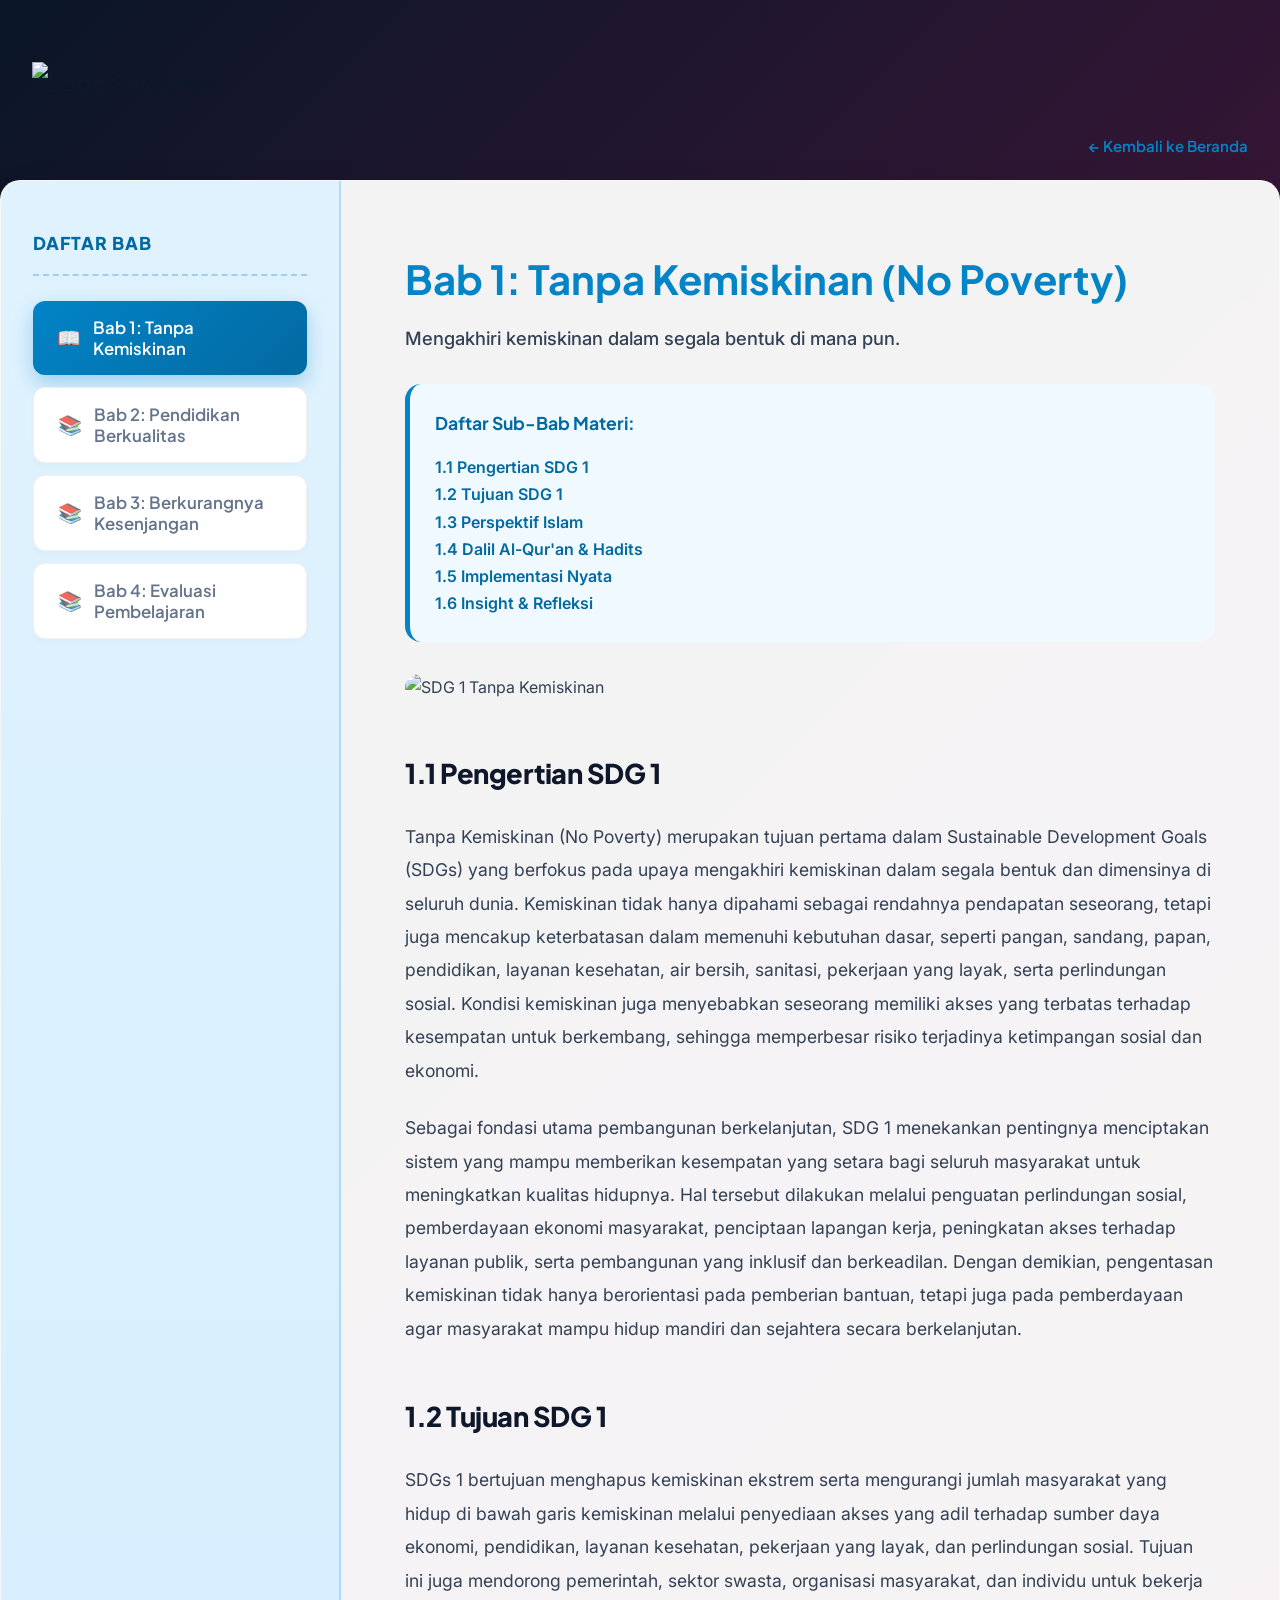
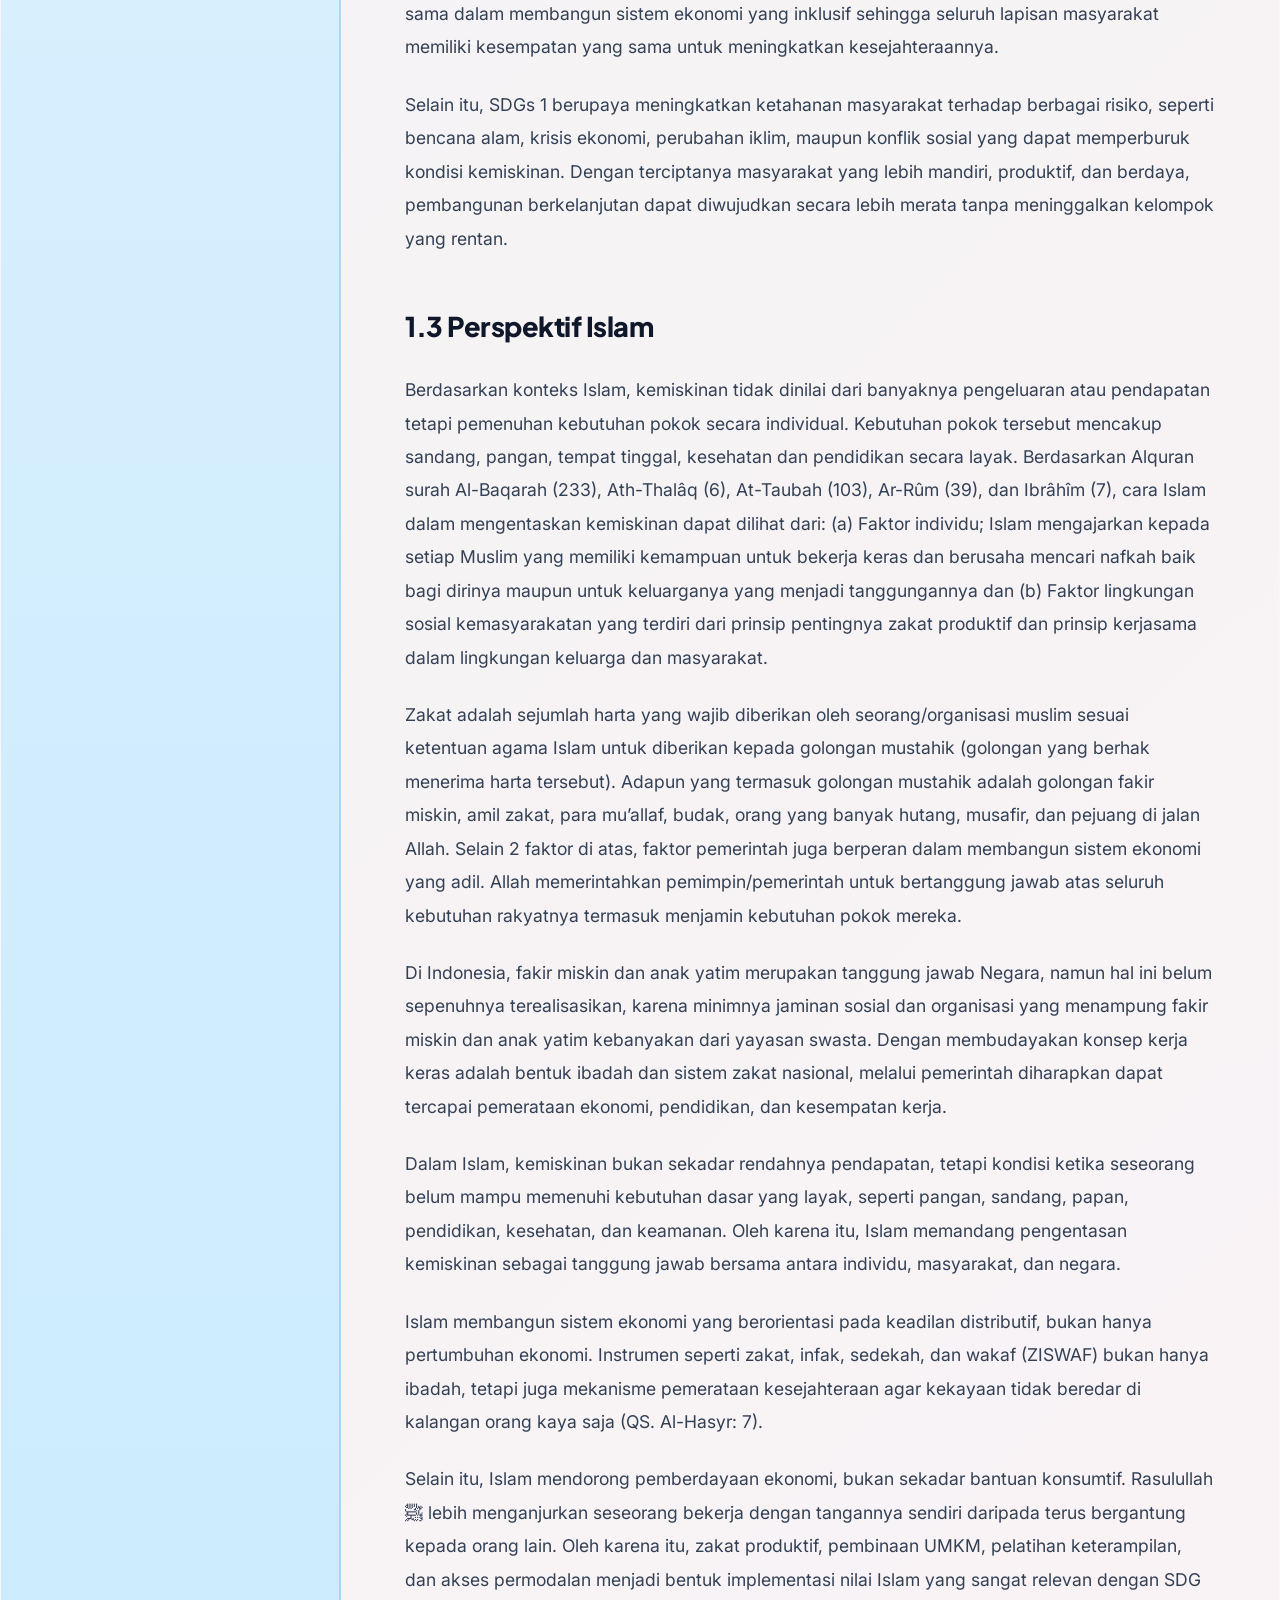
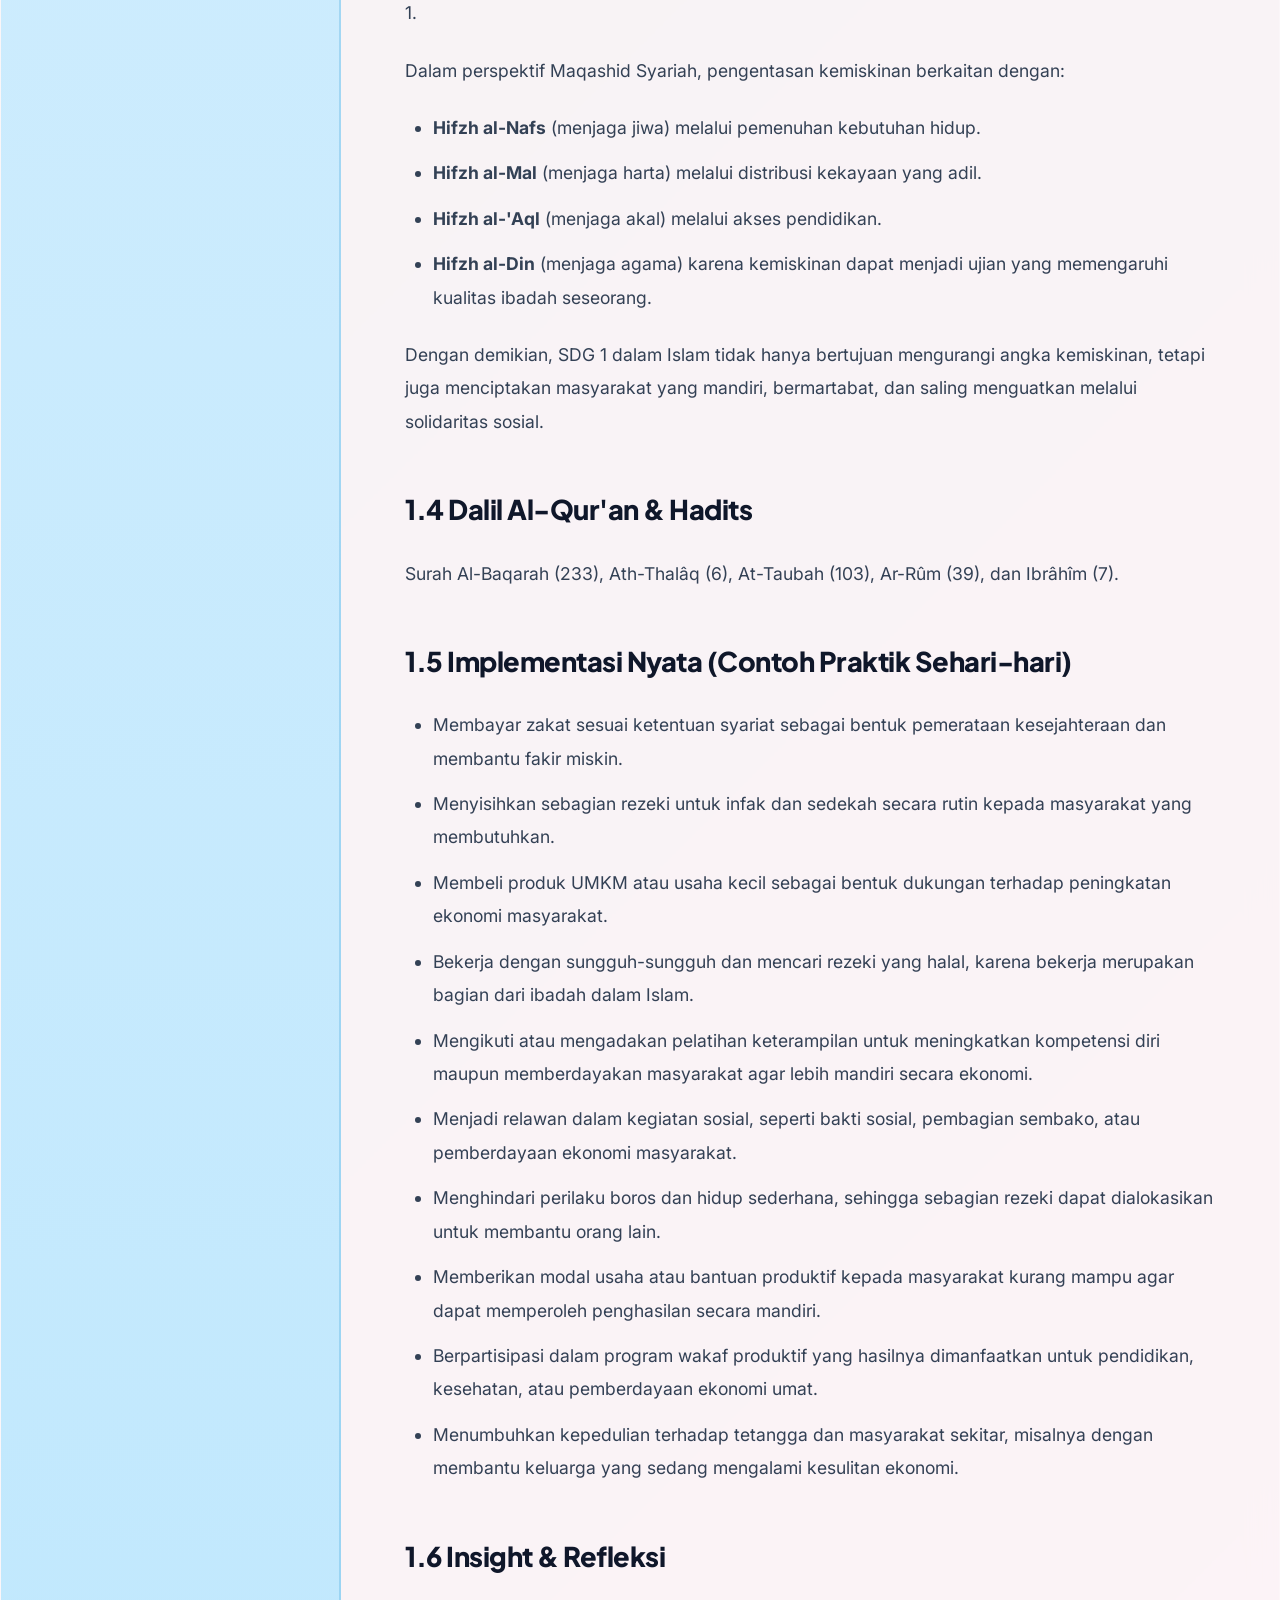
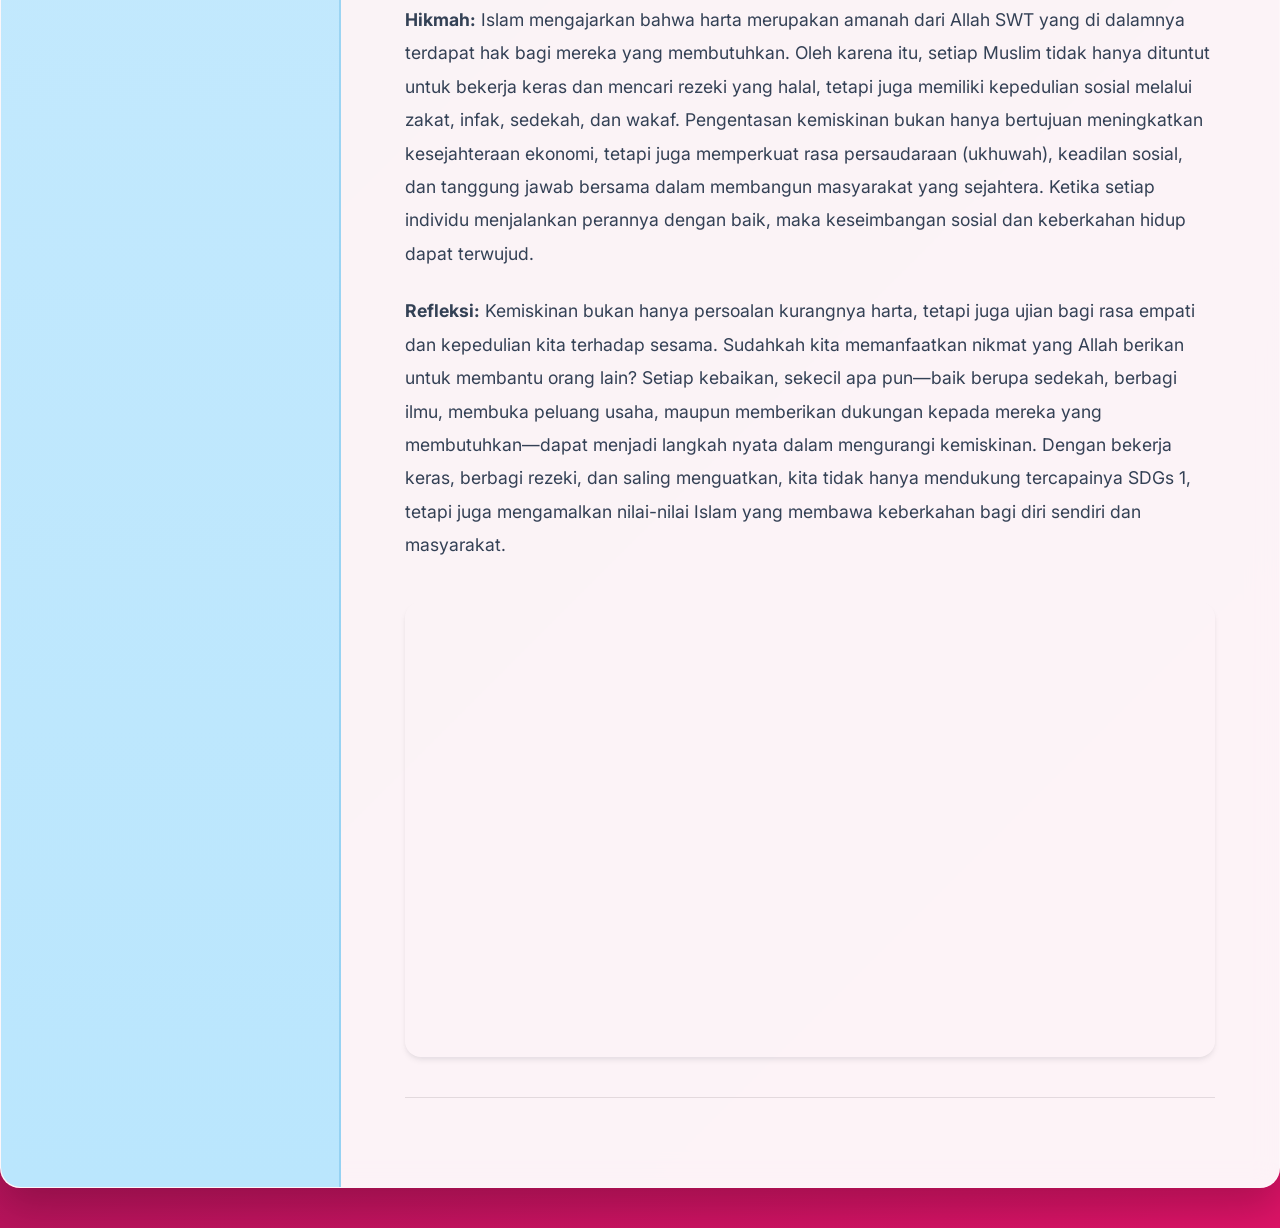
==== commit 1995efa1: "Update belajar.html" ====
--- a/belajar.html
+++ b/belajar.html
@@ -15,6 +15,68 @@
 
     <!-- CSS Tambahan untuk Background Animasi SDG & Transisi Sidebar -->
     <style>
+        /* =======================================
+           DESAIN BARU UNTUK SIDEBAR MENU
+           ======================================= */
+        .lms-sidebar {
+            background: linear-gradient(180deg, #e0f2fe 0%, #bae6fd 100%); /* Gradasi Biru Muda */
+            border-right: 2px solid rgba(2, 132, 199, 0.2);
+            border-radius: 20px 0 0 20px;
+        }
+        
+        
+        .lms-sidebar h3 {
+            color: var(--primary-dark);
+            font-weight: 800;
+            margin-bottom: 25px;
+            border-bottom: 2px dashed rgba(2, 132, 199, 0.3);
+            padding-bottom: 15px;
+            letter-spacing: 1px;
+        }
+
+        /* Desain awal tombol menu (terlihat seperti kotak timbul) */
+        .lms-menu button {
+            background: white !important;
+            border: 1px solid rgba(0,0,0,0.06) !important;
+            border-radius: 12px !important;
+            margin-bottom: 12px !important;
+            box-shadow: 0 4px 6px rgba(0,0,0,0.02);
+            font-weight: 600 !important;
+            color: var(--text-muted) !important;
+            display: flex;
+            align-items: center;
+        }
+        
+        /* Menambahkan ikon buku secara otomatis di kiri teks */
+        .lms-menu button::before {
+            content: '📚';
+            margin-right: 12px;
+            font-size: 1.2rem;
+            opacity: 0.8;
+            transition: 0.3s;
+        }
+
+        /* Efek saat kursor diarahkan ke tombol */
+        .lms-menu button:hover {
+            transform: translateY(-3px) translateX(6px) !important;
+            box-shadow: 0 6px 15px rgba(2, 132, 199, 0.15) !important;
+            border-color: var(--primary-light) !important;
+            color: var(--primary) !important;
+        }
+
+        /* Efek khusus untuk tombol yang SEDANG AKTIF (diklik) */
+        .lms-menu button.active {
+            background: linear-gradient(135deg, var(--primary), var(--primary-dark)) !important;
+            color: white !important;
+            box-shadow: 0 8px 20px rgba(2, 132, 199, 0.3) !important;
+            border: none !important;
+        }
+        
+        /* Ikon berubah saat tombol aktif */
+        .lms-menu button.active::before {
+            content: '📖';
+            opacity: 1;
+        }
         /* Animasi Background SDG */
         .sdg-background {
             background: linear-gradient(-45deg, #0a1628, #0A97D3, #E5243B, #DD1367, #0a1628);
@@ -74,7 +136,9 @@
     <!-- Navbar (Logo Gambar sudah dihapus, hanya Teks) -->
     <nav class="navbar" id="navbar">
         <div class="nav-container">
-            <a href="index.html" class="logo">SABILUNAA <span class="dot">.</span></a>
+          <a href="#" class="logo">
+    <img src="https://i.ibb.co.com/Y417rSY2/logo.png" alt="Logo Sabilunaa" style="height: 170px; width: auto; object-fit: contain;">
+</a>
             <ul class="nav-links" style="display: flex;">
                 <li><a href="index.html" style="color: var(--primary);">← Kembali ke Beranda</a></li>
             </ul>
@@ -82,10 +146,10 @@
     </nav>
 
     <!-- Container LMS dengan Efek Kaca (Margin diatur agar tidak tertutup navbar) -->
-    <div class="lms-container glass-container" style="margin-top: 100px; border-radius: 20px;">
+    <div class="lms-container glass-container" style="margin-top: 180px; border-radius: 20px;">
         
         <!-- Sidebar Menu Bab -->
-        <aside class="lms-sidebar" style="background-color: transparent; border-right: 1px solid rgba(0,0,0,0.08);">
+        <aside class="lms-sidebar">
             <h3>Daftar Bab</h3>
             <ul class="lms-menu">
                 <li><button class="active" onclick="bukaBab('bab1')">Bab 1: Tanpa Kemiskinan</button></li>
--- a/style.css
+++ b/style.css
@@ -519,12 +519,71 @@
 .cta-box { background: linear-gradient(135deg, #ffffff, #f1f5f9); padding: 80px 40px; border-radius: 30px; box-shadow: var(--shadow-md); border: 1px solid white; }
 .cta-box h2 { font-size: 2.5rem; font-weight: 800; margin-bottom: 15px; }
 
-.team-grid { display: grid; grid-template-columns: repeat(auto-fit, minmax(180px, 1fr)); gap: 30px; }
-.team-card { background-color: transparent; text-align: center; transition: var(--transition-bounce); padding: 20px; }
-.team-card:hover { transform: translateY(-8px); }
-.team-card img { width: 120px; height: 120px; border-radius: var(--radius-full); object-fit: cover; margin-bottom: 20px; box-shadow: var(--shadow-md); border: 4px solid white; }
-.team-card h4 { color: var(--text-primary); font-size: 1.15rem; font-weight: 700;}
-.team-card p { font-size: 0.9rem; color: var(--text-secondary); margin-top: 5px;}
+.team-grid { display: grid; grid-template-columns: repeat(auto-fit, minmax(200px, 1fr)); gap: 40px; }
+.team-card { background-color: transparent; text-align: center; transition: var(--transition-bounce); padding: 24px; }
+.team-card:hover { transform: translateY(-10px); }
+
+/* --- BINGKAI ANIMASI UI MODERN --- */
+.team-img-wrapper {
+    position: relative;
+    width: 130px;
+    height: 130px;
+    margin: 0 auto 24px auto; /* Memastikan posisi tepat di tengah */
+    z-index: 1;
+}
+
+/* Lingkaran gradasi yang berputar di belakang foto */
+.team-img-wrapper::before {
+    content: '';
+    position: absolute;
+    top: -6px; left: -6px; right: -6px; bottom: -6px;
+    border-radius: 50%;
+    /* Gradasi warna yang memutar */
+    background: conic-gradient(
+        var(--primary) 0%, 
+        var(--secondary) 25%, 
+        var(--accent) 50%, 
+        var(--primary-dark) 75%, 
+        var(--primary) 100%
+    );
+    animation: spin-frame 4s linear infinite;
+    z-index: -1;
+    transition: var(--transition-smooth);
+}
+
+@keyframes spin-frame {
+    0% { transform: rotate(0deg); }
+    100% { transform: rotate(360deg); }
+}
+
+/* Penyesuaian Foto Inti */
+.team-card img { 
+    width: 130px; 
+    height: 130px; 
+    border-radius: 50%; 
+    object-fit: cover; 
+    object-position: top center; 
+    box-shadow: var(--shadow-sm); 
+    border: 4px solid var(--bg-card); /* Bingkai putih membatasi foto dan gradasi */
+    transition: var(--transition-bounce);
+    display: block;
+    position: relative;
+    z-index: 2;
+}
+
+/* Efek saat card disentuh/hover */
+.team-card:hover img { 
+    transform: scale(1.05); 
+}
+
+/* Mempercepat putaran gradasi dan memunculkan efek bercahaya (glow) saat disentuh */
+.team-card:hover .team-img-wrapper::before {
+    animation: spin-frame 1.5s linear infinite; 
+    filter: blur(6px); 
+}
+
+.team-card h4 { color: var(--text-heading); font-size: 1.25rem; font-weight: 800; margin-bottom: 6px;}
+.team-card p { font-size: 1rem; color: var(--primary); font-weight: 600;}
 
 /* =========================================
    FOOTER
@@ -670,4 +729,4 @@
     .lms-content { padding: 32px 24px; }
     .materi-teks h3 { font-size: 1.4rem; }
     .materi-teks p, .materi-teks ul { font-size: 1rem; }
-}+}
